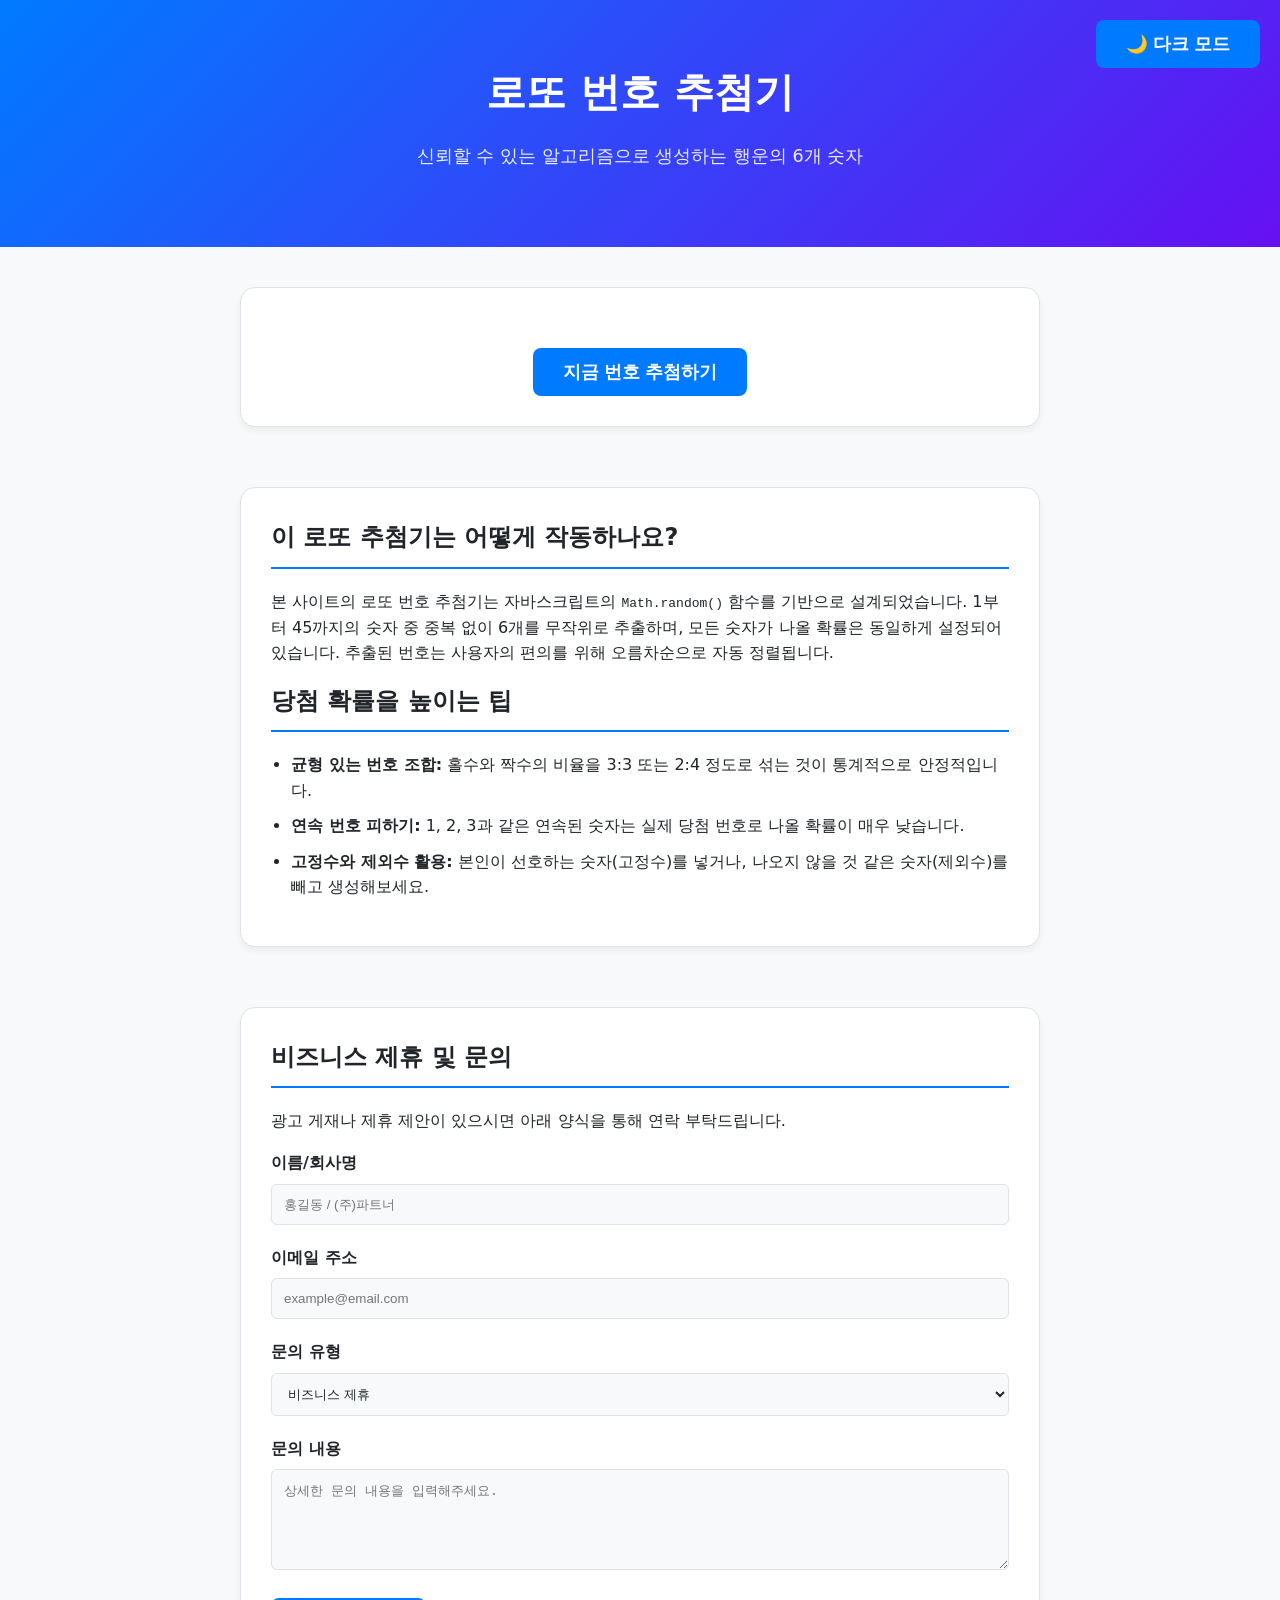
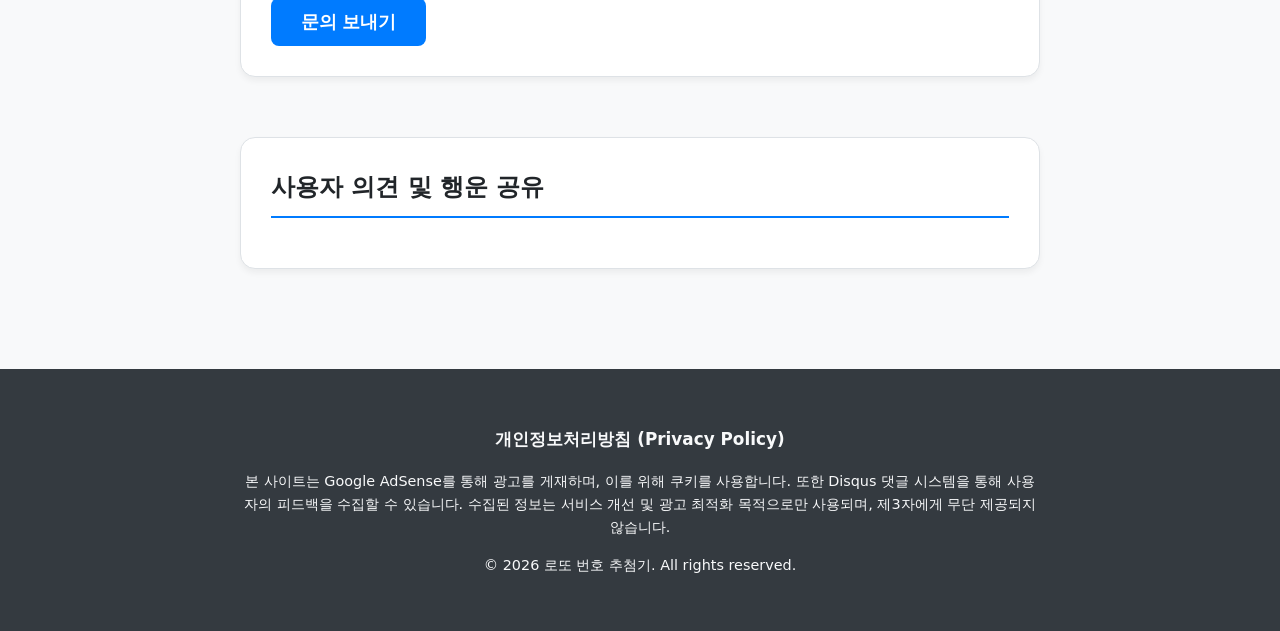
==== index.html @ 7cebc224 "optimize: improve site quality for AdSense approval based on guidelines" ====
<!doctype html>
<html lang="ko">
<head>
  <meta charset="UTF-8" />
  <meta name="viewport" content="width=device-width, initial-scale=1.0" />
  <meta name="google-adsense-account" content="ca-pub-1677053107217470">
  <meta name="description" content="신뢰할 수 있는 무작위 알고리즘 기반 로또 번호 추첨기입니다. 매주 행운의 번호를 확인하고 무료로 번호를 생성해보세요.">
  <meta name="keywords" content="로또번호추첨기, 로또 생성기, 무작위 번호, 로또 당첨번호, 행운의 번호">
  <title>로또 번호 추첨기 - 행운을 부르는 무작위 생성기</title>
  <script async src="https://pagead2.googlesyndication.com/pagead/js/adsbygoogle.js?client=ca-pub-1677053107217470" crossorigin="anonymous"></script>
  <link href='./style.css' rel='stylesheet'>
</head>
<body>
  <div class="theme-toggle">
    <button id="theme-button">🌙 다크 모드</button>
  </div>

  <header>
    <h1>로또 번호 추첨기</h1>
    <p class="subtitle">신뢰할 수 있는 알고리즘으로 생성하는 행운의 6개 숫자</p>
  </header>

  <main>
    <section class="generator-section">
      <div class="lotto-numbers"></div>
      <button id="draw-button">지금 번호 추첨하기</button>
    </section>

    <section class="info-content">
      <article>
        <h2>이 로또 추첨기는 어떻게 작동하나요?</h2>
        <p>본 사이트의 로또 번호 추첨기는 자바스크립트의 <code>Math.random()</code> 함수를 기반으로 설계되었습니다. 1부터 45까지의 숫자 중 중복 없이 6개를 무작위로 추출하며, 모든 숫자가 나올 확률은 동일하게 설정되어 있습니다. 추출된 번호는 사용자의 편의를 위해 오름차순으로 자동 정렬됩니다.</p>
      </article>

      <article>
        <h2>당첨 확률을 높이는 팁</h2>
        <ul>
          <li><strong>균형 있는 번호 조합:</strong> 홀수와 짝수의 비율을 3:3 또는 2:4 정도로 섞는 것이 통계적으로 안정적입니다.</li>
          <li><strong>연속 번호 피하기:</strong> 1, 2, 3과 같은 연속된 숫자는 실제 당첨 번호로 나올 확률이 매우 낮습니다.</li>
          <li><strong>고정수와 제외수 활용:</strong> 본인이 선호하는 숫자(고정수)를 넣거나, 나오지 않을 것 같은 숫자(제외수)를 빼고 생성해보세요.</li>
        </ul>
      </article>
    </section>

    <section class="contact-form">
      <h2>비즈니스 제휴 및 문의</h2>
      <p>광고 게재나 제휴 제안이 있으시면 아래 양식을 통해 연락 부탁드립니다.</p>
      <form action="https://formspree.io/f/xgonkerq" method="POST">
        <div class="form-group">
          <label for="name">이름/회사명</label>
          <input type="text" id="name" name="name" required placeholder="홍길동 / (주)파트너">
        </div>
        <div class="form-group">
          <label for="email">이메일 주소</label>
          <input type="email" id="email" name="_replyto" required placeholder="example@email.com">
        </div>
        <div class="form-group">
          <label for="category">문의 유형</label>
          <select id="category" name="category">
            <option value="partnership">비즈니스 제휴</option>
            <option value="advertisement">광고 문의</option>
            <option value="other">기타</option>
          </select>
        </div>
        <div class="form-group">
          <label for="message">문의 내용</label>
          <textarea id="message" name="message" rows="5" required placeholder="상세한 문의 내용을 입력해주세요."></textarea>
        </div>
        <button type="submit" class="submit-button">문의 보내기</button>
      </form>
    </section>

    <section class="comments-section">
      <h2>사용자 의견 및 행운 공유</h2>
      <div id="disqus_thread"></div>
    </section>
  </main>

  <footer>
    <div class="footer-content">
      <h3>개인정보처리방침 (Privacy Policy)</h3>
      <p>본 사이트는 Google AdSense를 통해 광고를 게재하며, 이를 위해 쿠키를 사용합니다. 또한 Disqus 댓글 시스템을 통해 사용자의 피드백을 수집할 수 있습니다. 수집된 정보는 서비스 개선 및 광고 최적화 목적으로만 사용되며, 제3자에게 무단 제공되지 않습니다.</p>
      <p>&copy; 2026 로또 번호 추첨기. All rights reserved.</p>
    </div>
  </footer>

  <script>
      (function() {
      var d = document, s = d.createElement('script');
      s.src = 'https://halftimegoall.disqus.com/embed.js';
      s.setAttribute('data-timestamp', +new Date());
      (d.head || d.body).appendChild(s);
      })();
  </script>
  <noscript>댓글을 보려면 자바스크립트를 활성화해주세요.</noscript>
  <script defer type="text/javascript" src="./main.js"></script>
</body>
</html>
---- style.css ----
:root {
  --bg-color: #f8f9fa;
  --text-color: #212529;
  --accent-color: #007bff;
  --card-bg: #ffffff;
  --border-color: #dee2e6;
  --button-bg: #007bff;
  --button-text: #ffffff;
  --footer-bg: #343a40;
  --footer-text: #f8f9fa;
}

[data-theme="dark"] {
  --bg-color: #121212;
  --text-color: #e9ecef;
  --accent-color: #375a7f;
  --card-bg: #1e1e1e;
  --border-color: #444444;
  --button-bg: #375a7f;
  --button-text: #ffffff;
  --footer-bg: #000000;
  --footer-text: #adb5bd;
}

body {
  font-family: 'Pretendard', -apple-system, BlinkMacSystemFont, system-ui, Roboto, sans-serif;
  line-height: 1.6;
  margin: 0;
  padding: 0;
  background-color: var(--bg-color);
  color: var(--text-color);
  transition: background-color 0.3s, color 0.3s;
}

header {
  text-align: center;
  padding: 60px 20px;
  background: linear-gradient(135deg, var(--accent-color), #6610f2);
  color: white;
}

header h1 {
  margin: 0;
  font-size: 2.5rem;
}

.subtitle {
  font-size: 1.1rem;
  opacity: 0.9;
}

main {
  max-width: 800px;
  margin: 0 auto;
  padding: 40px 20px;
}

section {
  margin-bottom: 60px;
  background-color: var(--card-bg);
  padding: 30px;
  border-radius: 15px;
  box-shadow: 0 4px 6px rgba(0,0,0,0.05);
  border: 1px solid var(--border-color);
}

.generator-section {
  text-align: center;
}

.lotto-numbers {
  display: flex;
  justify-content: center;
  gap: 15px;
  margin-bottom: 30px;
  flex-wrap: wrap;
}

.lotto-number {
  width: 50px;
  height: 50px;
  border-radius: 50%;
  background-color: var(--accent-color);
  color: white;
  display: flex;
  justify-content: center;
  align-items: center;
  font-size: 1.25rem;
  font-weight: bold;
  box-shadow: 0 2px 4px rgba(0,0,0,0.1);
}

button {
  padding: 12px 30px;
  font-size: 1.1rem;
  font-weight: bold;
  cursor: pointer;
  background-color: var(--button-bg);
  color: var(--button-text);
  border: none;
  border-radius: 8px;
  transition: transform 0.2s, opacity 0.2s;
}

button:hover {
  transform: translateY(-2px);
  opacity: 0.9;
}

.info-content h2, .contact-form h2, .comments-section h2 {
  margin-top: 0;
  border-bottom: 2px solid var(--accent-color);
  padding-bottom: 10px;
  margin-bottom: 20px;
}

ul {
  padding-left: 20px;
}

li {
  margin-bottom: 10px;
}

.form-group {
  margin-bottom: 20px;
}

.form-group label {
  display: block;
  margin-bottom: 8px;
  font-weight: bold;
}

.form-group input, .form-group select, .form-group textarea {
  width: 100%;
  padding: 12px;
  border: 1px solid var(--border-color);
  border-radius: 6px;
  background-color: var(--bg-color);
  color: var(--text-color);
  box-sizing: border-box;
}

footer {
  background-color: var(--footer-bg);
  color: var(--footer-text);
  padding: 40px 20px;
  text-align: center;
  font-size: 0.9rem;
}

.footer-content {
  max-width: 800px;
  margin: 0 auto;
}

.theme-toggle {
  position: fixed;
  top: 20px;
  right: 20px;
  z-index: 1000;
}

@media (max-width: 600px) {
  header h1 {
    font-size: 1.8rem;
  }
  .lotto-number {
    width: 40px;
    height: 40px;
    font-size: 1rem;
  }
}
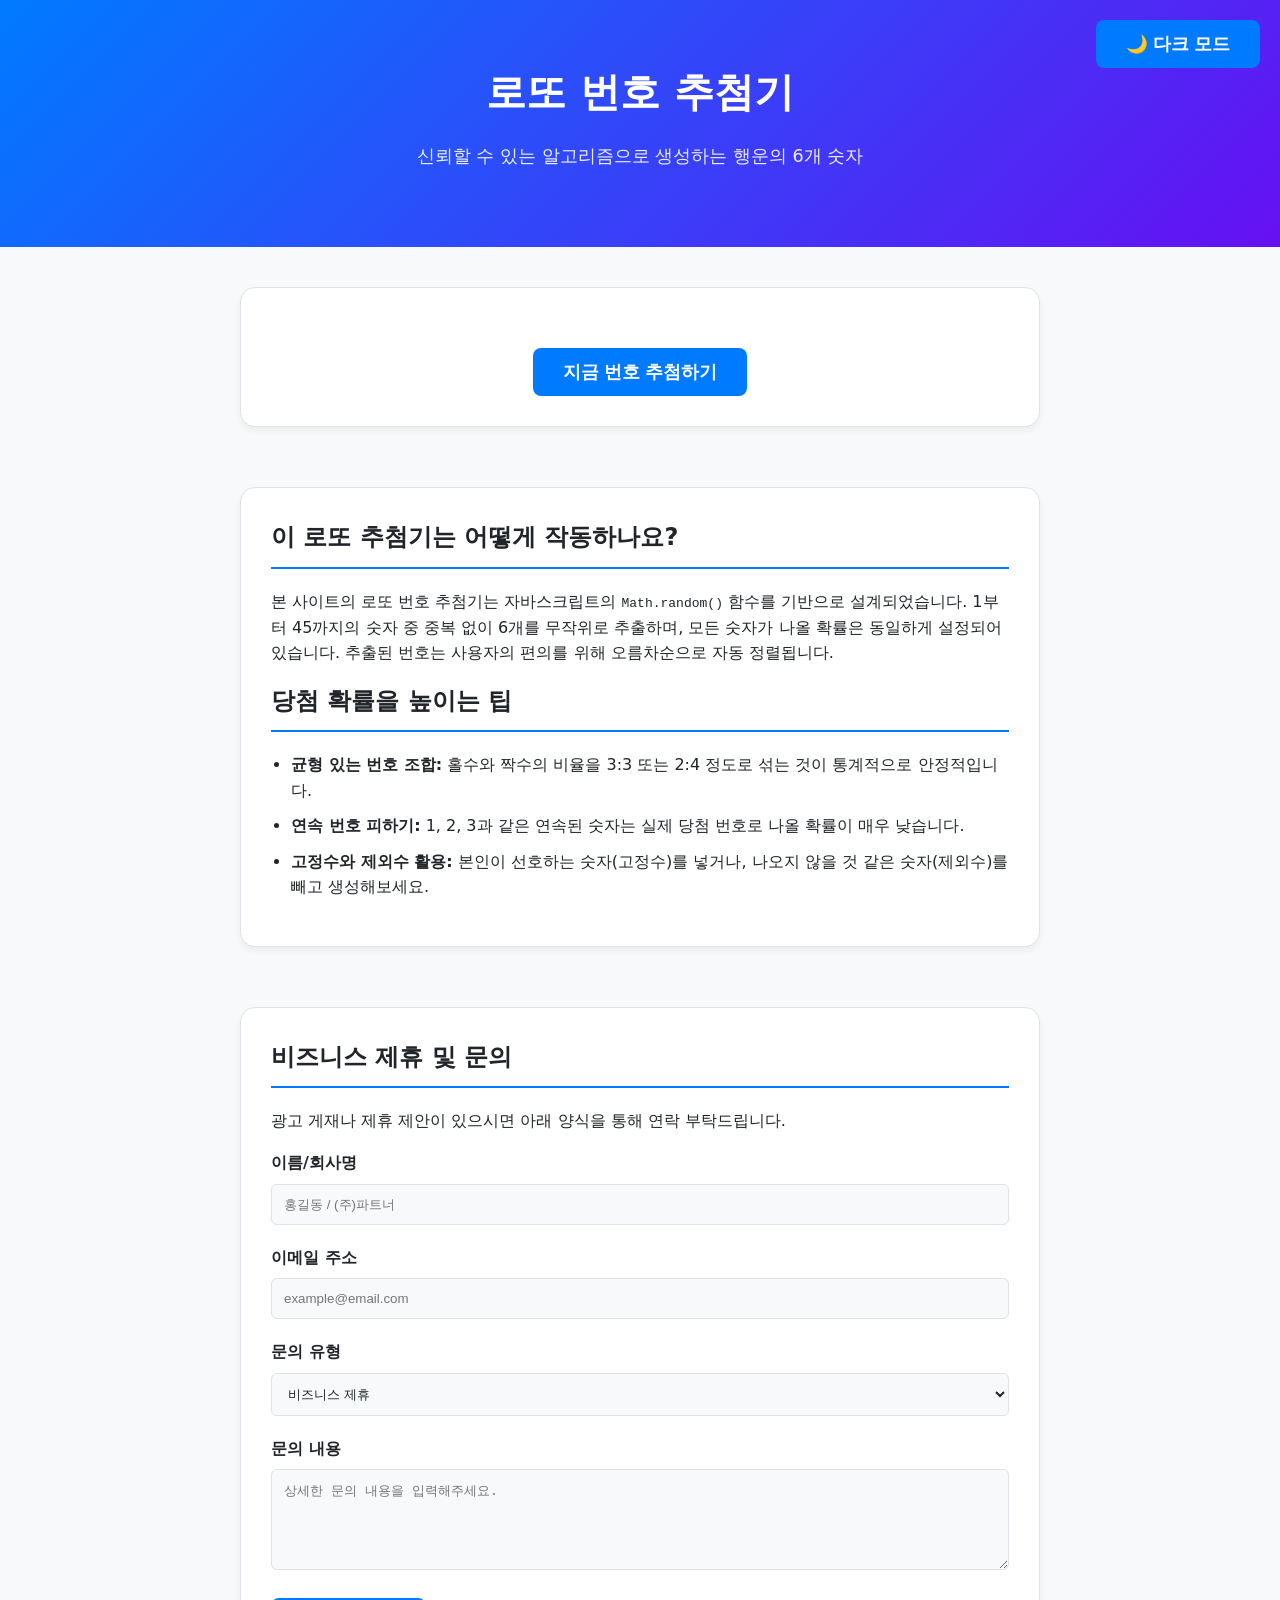
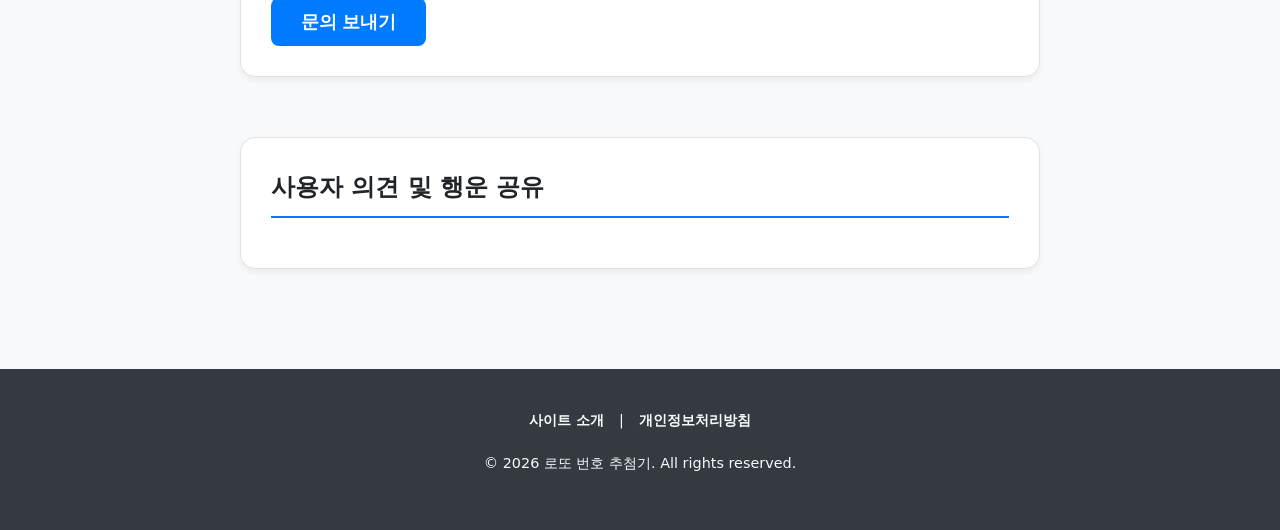
==== commit 3a66b8d4: "feat: add About and Privacy Policy pages with footer navigation" ====
--- a/index.html
+++ b/index.html
@@ -78,8 +78,10 @@
 
   <footer>
     <div class="footer-content">
-      <h3>개인정보처리방침 (Privacy Policy)</h3>
-      <p>본 사이트는 Google AdSense를 통해 광고를 게재하며, 이를 위해 쿠키를 사용합니다. 또한 Disqus 댓글 시스템을 통해 사용자의 피드백을 수집할 수 있습니다. 수집된 정보는 서비스 개선 및 광고 최적화 목적으로만 사용되며, 제3자에게 무단 제공되지 않습니다.</p>
+      <nav class="footer-nav">
+        <a href="./about.html">사이트 소개</a> | 
+        <a href="./privacy.html">개인정보처리방침</a>
+      </nav>
       <p>&copy; 2026 로또 번호 추첨기. All rights reserved.</p>
     </div>
   </footer>
--- a/style.css
+++ b/style.css
@@ -150,9 +150,31 @@
   font-size: 0.9rem;
 }
 
-.footer-content {
-  max-width: 800px;
-  margin: 0 auto;
+.footer-nav {
+  margin-bottom: 20px;
+}
+
+.footer-nav a {
+  color: var(--footer-text);
+  text-decoration: none;
+  margin: 0 10px;
+  font-weight: bold;
+}
+
+.footer-nav a:hover {
+  text-decoration: underline;
+}
+
+.back-link {
+  display: inline-block;
+  margin-top: 20px;
+  color: var(--accent-color);
+  text-decoration: none;
+  font-weight: bold;
+}
+
+.back-link:hover {
+  text-decoration: underline;
 }
 
 .theme-toggle {
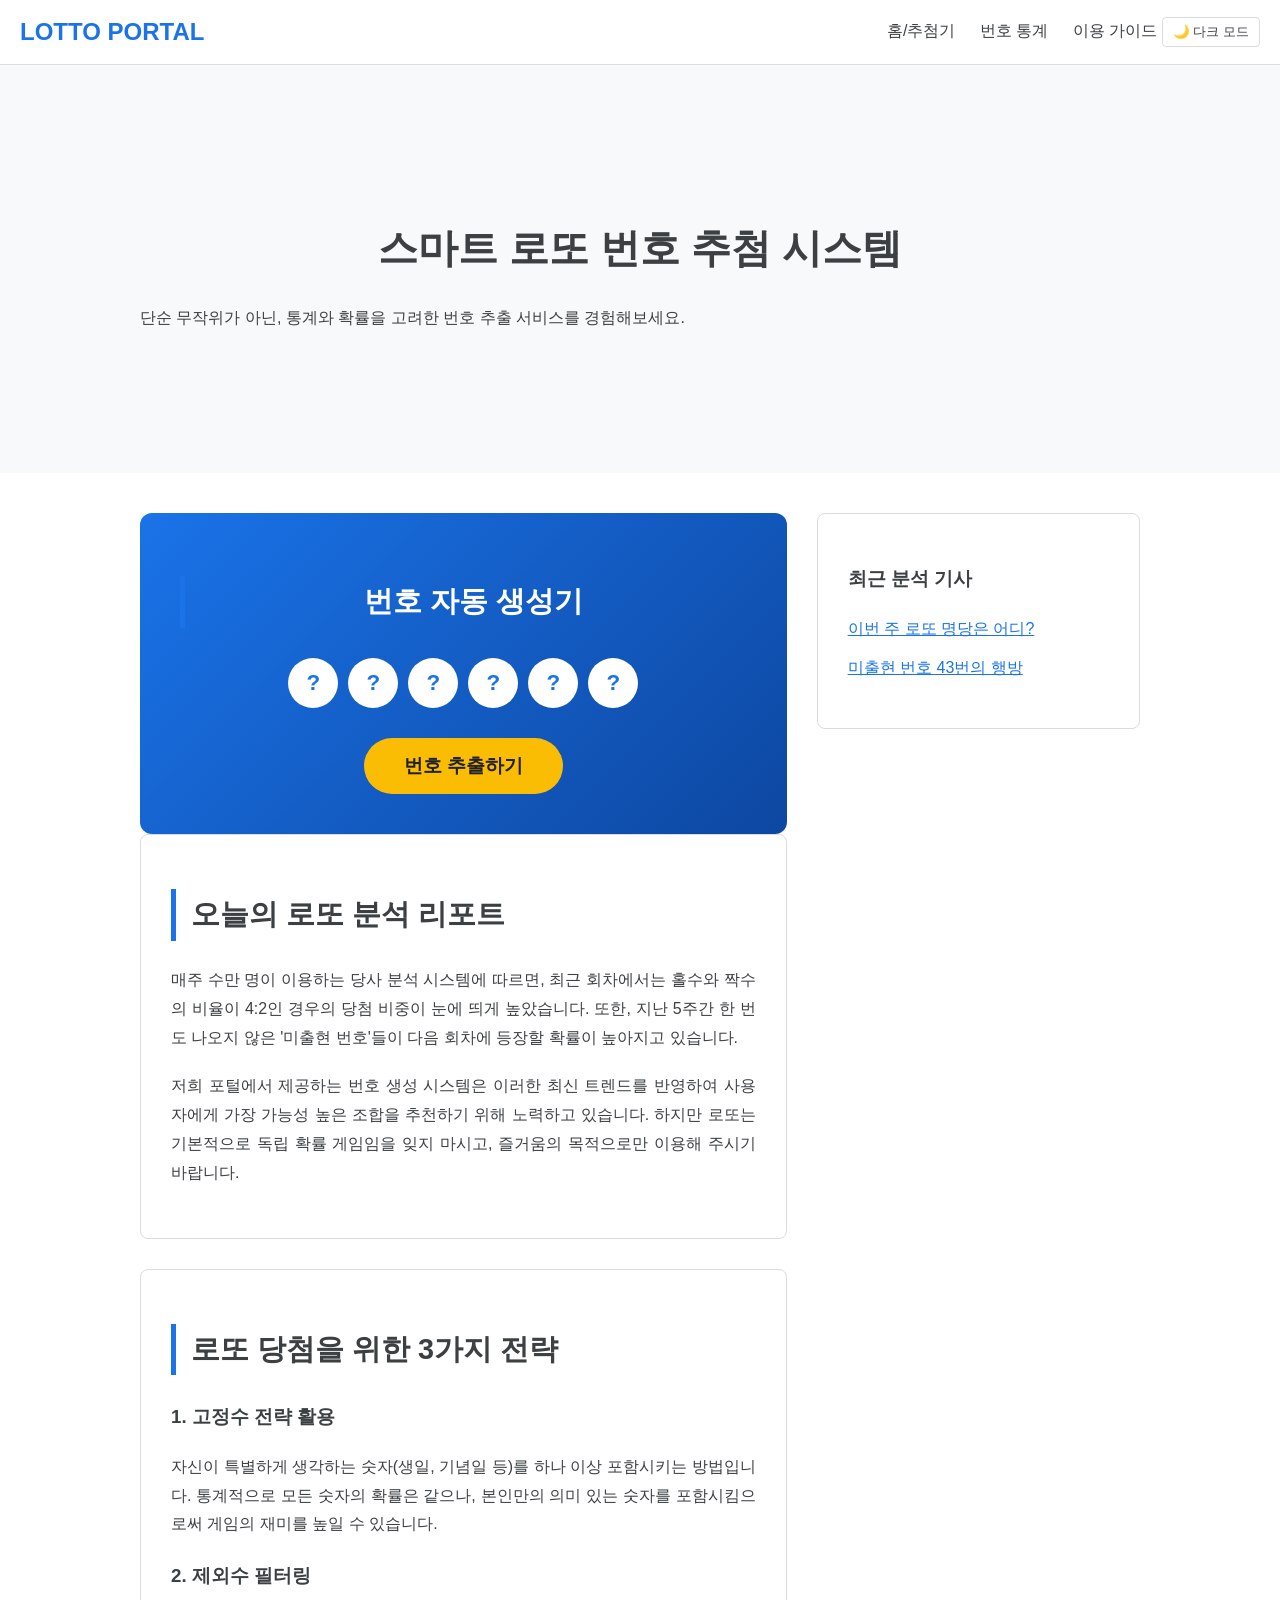
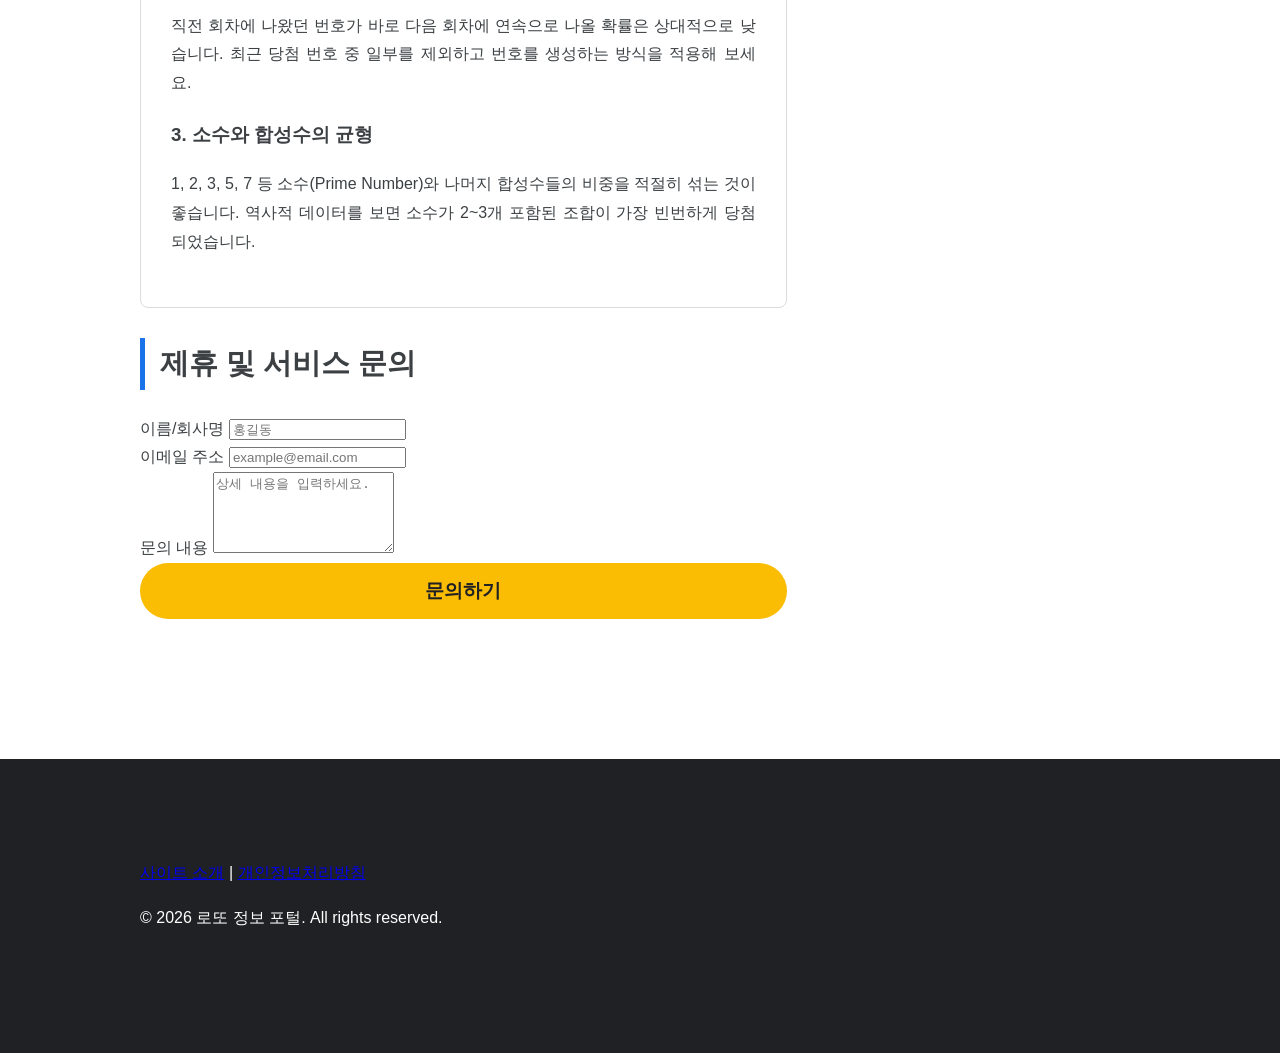
==== commit e2b69438: "fix: complete site overhaul to solve AdSense Low Value Content issue" ====
--- a/index.html
+++ b/index.html
@@ -4,97 +4,112 @@
   <meta charset="UTF-8" />
   <meta name="viewport" content="width=device-width, initial-scale=1.0" />
   <meta name="google-adsense-account" content="ca-pub-1677053107217470">
-  <meta name="description" content="신뢰할 수 있는 무작위 알고리즘 기반 로또 번호 추첨기입니다. 매주 행운의 번호를 확인하고 무료로 번호를 생성해보세요.">
-  <meta name="keywords" content="로또번호추첨기, 로또 생성기, 무작위 번호, 로또 당첨번호, 행운의 번호">
-  <title>로또 번호 추첨기 - 행운을 부르는 무작위 생성기</title>
+  <meta name="description" content="전문적인 로또 번호 추첨 및 데이터 분석 포털입니다. 최신 당첨 통계와 가이드를 확인하고 스마트하게 행운의 번호를 추출하세요.">
+  <meta name="keywords" content="로또번호추첨기, 로또분석, 로또통계, 로또1등비결, 로또당첨금세금">
+  <title>로또 정보 포털 - 스마트한 번호 추첨 및 당첨 분석</title>
+  <link href='./style.css' rel='stylesheet'>
   <script async src="https://pagead2.googlesyndication.com/pagead/js/adsbygoogle.js?client=ca-pub-1677053107217470" crossorigin="anonymous"></script>
-  <link href='./style.css' rel='stylesheet'>
 </head>
 <body>
-  <div class="theme-toggle">
-    <button id="theme-button">🌙 다크 모드</button>
-  </div>
+  <nav>
+    <a href="./index.html" class="nav-logo">LOTTO PORTAL</a>
+    <div class="nav-links">
+      <a href="./index.html">홈/추첨기</a>
+      <a href="./stats.html">번호 통계</a>
+      <a href="./guides.html">이용 가이드</a>
+      <button id="theme-button" class="theme-toggle">🌙 다크 모드</button>
+    </div>
+  </nav>
 
-  <header>
-    <h1>로또 번호 추첨기</h1>
-    <p class="subtitle">신뢰할 수 있는 알고리즘으로 생성하는 행운의 6개 숫자</p>
+  <header class="hero">
+    <div class="container">
+      <h1>스마트 로또 번호 추첨 시스템</h1>
+      <p>단순 무작위가 아닌, 통계와 확률을 고려한 번호 추출 서비스를 경험해보세요.</p>
+    </div>
   </header>
 
-  <main>
-    <section class="generator-section">
-      <div class="lotto-numbers"></div>
-      <button id="draw-button">지금 번호 추첨하기</button>
-    </section>
+  <main class="container">
+    <div class="grid">
+      <div class="content-area">
+        <!-- 추첨기 도구 영역 -->
+        <section class="generator-box">
+          <h2>번호 자동 생성기</h2>
+          <div class="lotto-numbers">
+            <div class="lotto-number">?</div>
+            <div class="lotto-number">?</div>
+            <div class="lotto-number">?</div>
+            <div class="lotto-number">?</div>
+            <div class="lotto-number">?</div>
+            <div class="lotto-number">?</div>
+          </div>
+          <button id="draw-button" class="btn-primary">번호 추출하기</button>
+        </section>
 
-    <section class="info-content">
-      <article>
-        <h2>이 로또 추첨기는 어떻게 작동하나요?</h2>
-        <p>본 사이트의 로또 번호 추첨기는 자바스크립트의 <code>Math.random()</code> 함수를 기반으로 설계되었습니다. 1부터 45까지의 숫자 중 중복 없이 6개를 무작위로 추출하며, 모든 숫자가 나올 확률은 동일하게 설정되어 있습니다. 추출된 번호는 사용자의 편의를 위해 오름차순으로 자동 정렬됩니다.</p>
-      </article>
+        <section class="card">
+          <h2>오늘의 로또 분석 리포트</h2>
+          <p>매주 수만 명이 이용하는 당사 분석 시스템에 따르면, 최근 회차에서는 홀수와 짝수의 비율이 4:2인 경우의 당첨 비중이 눈에 띄게 높았습니다. 또한, 지난 5주간 한 번도 나오지 않은 '미출현 번호'들이 다음 회차에 등장할 확률이 높아지고 있습니다.</p>
+          <p>저희 포털에서 제공하는 번호 생성 시스템은 이러한 최신 트렌드를 반영하여 사용자에게 가장 가능성 높은 조합을 추천하기 위해 노력하고 있습니다. 하지만 로또는 기본적으로 독립 확률 게임임을 잊지 마시고, 즐거움의 목적으로만 이용해 주시기 바랍니다.</p>
+        </section>
 
-      <article>
-        <h2>당첨 확률을 높이는 팁</h2>
-        <ul>
-          <li><strong>균형 있는 번호 조합:</strong> 홀수와 짝수의 비율을 3:3 또는 2:4 정도로 섞는 것이 통계적으로 안정적입니다.</li>
-          <li><strong>연속 번호 피하기:</strong> 1, 2, 3과 같은 연속된 숫자는 실제 당첨 번호로 나올 확률이 매우 낮습니다.</li>
-          <li><strong>고정수와 제외수 활용:</strong> 본인이 선호하는 숫자(고정수)를 넣거나, 나오지 않을 것 같은 숫자(제외수)를 빼고 생성해보세요.</li>
-        </ul>
-      </article>
-    </section>
+        <section class="card">
+          <h2>로또 당첨을 위한 3가지 전략</h2>
+          <article>
+            <h3>1. 고정수 전략 활용</h3>
+            <p>자신이 특별하게 생각하는 숫자(생일, 기념일 등)를 하나 이상 포함시키는 방법입니다. 통계적으로 모든 숫자의 확률은 같으나, 본인만의 의미 있는 숫자를 포함시킴으로써 게임의 재미를 높일 수 있습니다.</p>
+          </article>
+          <article>
+            <h3>2. 제외수 필터링</h3>
+            <p>직전 회차에 나왔던 번호가 바로 다음 회차에 연속으로 나올 확률은 상대적으로 낮습니다. 최근 당첨 번호 중 일부를 제외하고 번호를 생성하는 방식을 적용해 보세요.</p>
+          </article>
+          <article>
+            <h3>3. 소수와 합성수의 균형</h3>
+            <p>1, 2, 3, 5, 7 등 소수(Prime Number)와 나머지 합성수들의 비중을 적절히 섞는 것이 좋습니다. 역사적 데이터를 보면 소수가 2~3개 포함된 조합이 가장 빈번하게 당첨되었습니다.</p>
+          </article>
+        </section>
 
-    <section class="contact-form">
-      <h2>비즈니스 제휴 및 문의</h2>
-      <p>광고 게재나 제휴 제안이 있으시면 아래 양식을 통해 연락 부탁드립니다.</p>
-      <form action="https://formspree.io/f/xgonkerq" method="POST">
-        <div class="form-group">
-          <label for="name">이름/회사명</label>
-          <input type="text" id="name" name="name" required placeholder="홍길동 / (주)파트너">
-        </div>
-        <div class="form-group">
-          <label for="email">이메일 주소</label>
-          <input type="email" id="email" name="_replyto" required placeholder="example@email.com">
-        </div>
-        <div class="form-group">
-          <label for="category">문의 유형</label>
-          <select id="category" name="category">
-            <option value="partnership">비즈니스 제휴</option>
-            <option value="advertisement">광고 문의</option>
-            <option value="other">기타</option>
-          </select>
-        </div>
-        <div class="form-group">
-          <label for="message">문의 내용</label>
-          <textarea id="message" name="message" rows="5" required placeholder="상세한 문의 내용을 입력해주세요."></textarea>
-        </div>
-        <button type="submit" class="submit-button">문의 보내기</button>
-      </form>
-    </section>
+        <section class="contact-form">
+          <h2>제휴 및 서비스 문의</h2>
+          <form action="https://formspree.io/f/xgonkerq" method="POST">
+            <div class="form-group">
+              <label for="name">이름/회사명</label>
+              <input type="text" id="name" name="name" required placeholder="홍길동">
+            </div>
+            <div class="form-group">
+              <label for="email">이메일 주소</label>
+              <input type="email" id="email" name="_replyto" required placeholder="example@email.com">
+            </div>
+            <div class="form-group">
+              <label for="message">문의 내용</label>
+              <textarea id="message" name="message" rows="5" required placeholder="상세 내용을 입력하세요."></textarea>
+            </div>
+            <button type="submit" class="btn-primary" style="width: 100%;">문의하기</button>
+          </form>
+        </section>
+      </div>
 
-    <section class="comments-section">
-      <h2>사용자 의견 및 행운 공유</h2>
-      <div id="disqus_thread"></div>
-    </section>
+      <aside class="sidebar">
+        <section class="card">
+          <h3>최근 분석 기사</h3>
+          <ul style="list-style: none; padding: 0;">
+            <li style="margin-bottom: 10px;"><a href="./guides.html" style="color: var(--secondary-color);">이번 주 로또 명당은 어디?</a></li>
+            <li style="margin-bottom: 10px;"><a href="./stats.html" style="color: var(--secondary-color);">미출현 번호 43번의 행방</a></li>
+          </ul>
+        </section>
+        <div id="disqus_thread"></div>
+      </aside>
+    </div>
   </main>
 
   <footer>
-    <div class="footer-content">
-      <nav class="footer-nav">
+    <div class="container">
+      <div class="footer-nav">
         <a href="./about.html">사이트 소개</a> | 
         <a href="./privacy.html">개인정보처리방침</a>
-      </nav>
-      <p>&copy; 2026 로또 번호 추첨기. All rights reserved.</p>
+      </div>
+      <p>&copy; 2026 로또 정보 포털. All rights reserved.</p>
     </div>
   </footer>
 
-  <script>
-      (function() {
-      var d = document, s = d.createElement('script');
-      s.src = 'https://halftimegoall.disqus.com/embed.js';
-      s.setAttribute('data-timestamp', +new Date());
-      (d.head || d.body).appendChild(s);
-      })();
-  </script>
-  <noscript>댓글을 보려면 자바스크립트를 활성화해주세요.</noscript>
-  <script defer type="text/javascript" src="./main.js"></script>
+  <script defer src="./main.js"></script>
 </body>
 </html>
--- a/style.css
+++ b/style.css
@@ -1,78 +1,117 @@
 :root {
-  --bg-color: #f8f9fa;
-  --text-color: #212529;
-  --accent-color: #007bff;
-  --card-bg: #ffffff;
-  --border-color: #dee2e6;
-  --button-bg: #007bff;
-  --button-text: #ffffff;
-  --footer-bg: #343a40;
-  --footer-text: #f8f9fa;
+  --primary-color: #202124;
+  --secondary-color: #1a73e8;
+  --accent-color: #fbbc04;
+  --text-main: #3c4043;
+  --text-sub: #70757a;
+  --bg-light: #ffffff;
+  --bg-gray: #f8f9fa;
+  --border-color: #dadce0;
 }
 
 [data-theme="dark"] {
-  --bg-color: #121212;
-  --text-color: #e9ecef;
-  --accent-color: #375a7f;
-  --card-bg: #1e1e1e;
-  --border-color: #444444;
-  --button-bg: #375a7f;
-  --button-text: #ffffff;
-  --footer-bg: #000000;
-  --footer-text: #adb5bd;
+  --primary-color: #e8eaed;
+  --secondary-color: #8ab4f8;
+  --accent-color: #fdd663;
+  --text-main: #e8eaed;
+  --text-sub: #9aa0a6;
+  --bg-light: #202124;
+  --bg-gray: #303134;
+  --border-color: #3c4043;
 }
 
 body {
-  font-family: 'Pretendard', -apple-system, BlinkMacSystemFont, system-ui, Roboto, sans-serif;
-  line-height: 1.6;
+  font-family: 'Noto Sans KR', sans-serif;
+  line-height: 1.8;
   margin: 0;
-  padding: 0;
-  background-color: var(--bg-color);
-  color: var(--text-color);
-  transition: background-color 0.3s, color 0.3s;
+  color: var(--text-main);
+  background-color: var(--bg-light);
+  transition: all 0.3s;
 }
 
-header {
-  text-align: center;
-  padding: 60px 20px;
-  background: linear-gradient(135deg, var(--accent-color), #6610f2);
-  color: white;
+/* Navigation */
+nav {
+  background-color: var(--bg-light);
+  border-bottom: 1px solid var(--border-color);
+  padding: 0 20px;
+  position: sticky;
+  top: 0;
+  z-index: 1000;
+  display: flex;
+  justify-content: space-between;
+  align-items: center;
+  height: 64px;
 }
 
-header h1 {
-  margin: 0;
-  font-size: 2.5rem;
+.nav-logo {
+  font-weight: bold;
+  font-size: 1.5rem;
+  color: var(--secondary-color);
+  text-decoration: none;
 }
 
-.subtitle {
-  font-size: 1.1rem;
-  opacity: 0.9;
+.nav-links a {
+  margin-left: 20px;
+  text-decoration: none;
+  color: var(--text-main);
+  font-weight: 500;
 }
 
-main {
-  max-width: 800px;
+.nav-links a:hover {
+  color: var(--secondary-color);
+}
+
+/* Header */
+header.hero {
+  text-align: center;
+  padding: 80px 20px;
+  background-color: var(--bg-gray);
+}
+
+.hero h1 {
+  font-size: 2.5rem;
+  margin-bottom: 20px;
+}
+
+/* Layout */
+.container {
+  max-width: 1000px;
   margin: 0 auto;
   padding: 40px 20px;
 }
 
-section {
-  margin-bottom: 60px;
-  background-color: var(--card-bg);
-  padding: 30px;
-  border-radius: 15px;
-  box-shadow: 0 4px 6px rgba(0,0,0,0.05);
-  border: 1px solid var(--border-color);
+.grid {
+  display: grid;
+  grid-template-columns: 2fr 1fr;
+  gap: 30px;
 }
 
-.generator-section {
+@media (max-width: 768px) {
+  .grid { grid-template-columns: 1fr; }
+}
+
+/* Components */
+section.card {
+  background: var(--bg-light);
+  border: 1px solid var(--border-color);
+  border-radius: 8px;
+  padding: 30px;
+  margin-bottom: 30px;
+}
+
+.generator-box {
   text-align: center;
+  padding: 40px;
+  background: linear-gradient(135deg, #1a73e8 0%, #0d47a1 100%);
+  color: white;
+  border-radius: 12px;
 }
 
 .lotto-numbers {
   display: flex;
   justify-content: center;
-  gap: 15px;
-  margin-bottom: 30px;
+  gap: 10px;
+  margin: 30px 0;
   flex-wrap: wrap;
 }
 
@@ -80,117 +119,67 @@
   width: 50px;
   height: 50px;
   border-radius: 50%;
-  background-color: var(--accent-color);
-  color: white;
+  background: white;
+  color: #1a73e8;
   display: flex;
   justify-content: center;
   align-items: center;
-  font-size: 1.25rem;
-  font-weight: bold;
-  box-shadow: 0 2px 4px rgba(0,0,0,0.1);
-}
-
-button {
-  padding: 12px 30px;
-  font-size: 1.1rem;
-  font-weight: bold;
-  cursor: pointer;
-  background-color: var(--button-bg);
-  color: var(--button-text);
-  border: none;
-  border-radius: 8px;
-  transition: transform 0.2s, opacity 0.2s;
-}
-
-button:hover {
-  transform: translateY(-2px);
-  opacity: 0.9;
-}
-
-.info-content h2, .contact-form h2, .comments-section h2 {
-  margin-top: 0;
-  border-bottom: 2px solid var(--accent-color);
-  padding-bottom: 10px;
-  margin-bottom: 20px;
-}
-
-ul {
-  padding-left: 20px;
-}
-
-li {
-  margin-bottom: 10px;
-}
-
-.form-group {
-  margin-bottom: 20px;
-}
-
-.form-group label {
-  display: block;
-  margin-bottom: 8px;
+  font-size: 1.4rem;
   font-weight: bold;
 }
 
-.form-group input, .form-group select, .form-group textarea {
+.btn-primary {
+  background-color: var(--accent-color);
+  color: #202124;
+  border: none;
+  padding: 15px 40px;
+  font-size: 1.2rem;
+  font-weight: bold;
+  border-radius: 30px;
+  cursor: pointer;
+}
+
+/* Typography */
+h2 {
+  font-size: 1.8rem;
+  border-left: 5px solid var(--secondary-color);
+  padding-left: 15px;
+  margin-bottom: 25px;
+}
+
+p {
+  margin-bottom: 20px;
+  text-align: justify;
+}
+
+.stats-table {
   width: 100%;
+  border-collapse: collapse;
+  margin-top: 20px;
+}
+
+.stats-table th, .stats-table td {
+  border: 1px solid var(--border-color);
   padding: 12px;
-  border: 1px solid var(--border-color);
-  border-radius: 6px;
-  background-color: var(--bg-color);
-  color: var(--text-color);
-  box-sizing: border-box;
+  text-align: center;
+}
+
+.stats-table th {
+  background-color: var(--bg-gray);
 }
 
 footer {
-  background-color: var(--footer-bg);
-  color: var(--footer-text);
-  padding: 40px 20px;
-  text-align: center;
-  font-size: 0.9rem;
-}
-
-.footer-nav {
-  margin-bottom: 20px;
-}
-
-.footer-nav a {
-  color: var(--footer-text);
-  text-decoration: none;
-  margin: 0 10px;
-  font-weight: bold;
-}
-
-.footer-nav a:hover {
-  text-decoration: underline;
-}
-
-.back-link {
-  display: inline-block;
-  margin-top: 20px;
-  color: var(--accent-color);
-  text-decoration: none;
-  font-weight: bold;
-}
-
-.back-link:hover {
-  text-decoration: underline;
+  background: var(--primary-color);
+  color: white;
+  padding: 60px 20px;
+  margin-top: 100px;
 }
 
 .theme-toggle {
-  position: fixed;
-  top: 20px;
-  right: 20px;
-  z-index: 1000;
+  cursor: pointer;
+  padding: 5px 10px;
+  border: 1px solid var(--border-color);
+  border-radius: 4px;
+  background: none;
+  color: inherit;
 }
-
-@media (max-width: 600px) {
-  header h1 {
-    font-size: 1.8rem;
-  }
-  .lotto-number {
-    width: 40px;
-    height: 40px;
-    font-size: 1rem;
-  }
-}
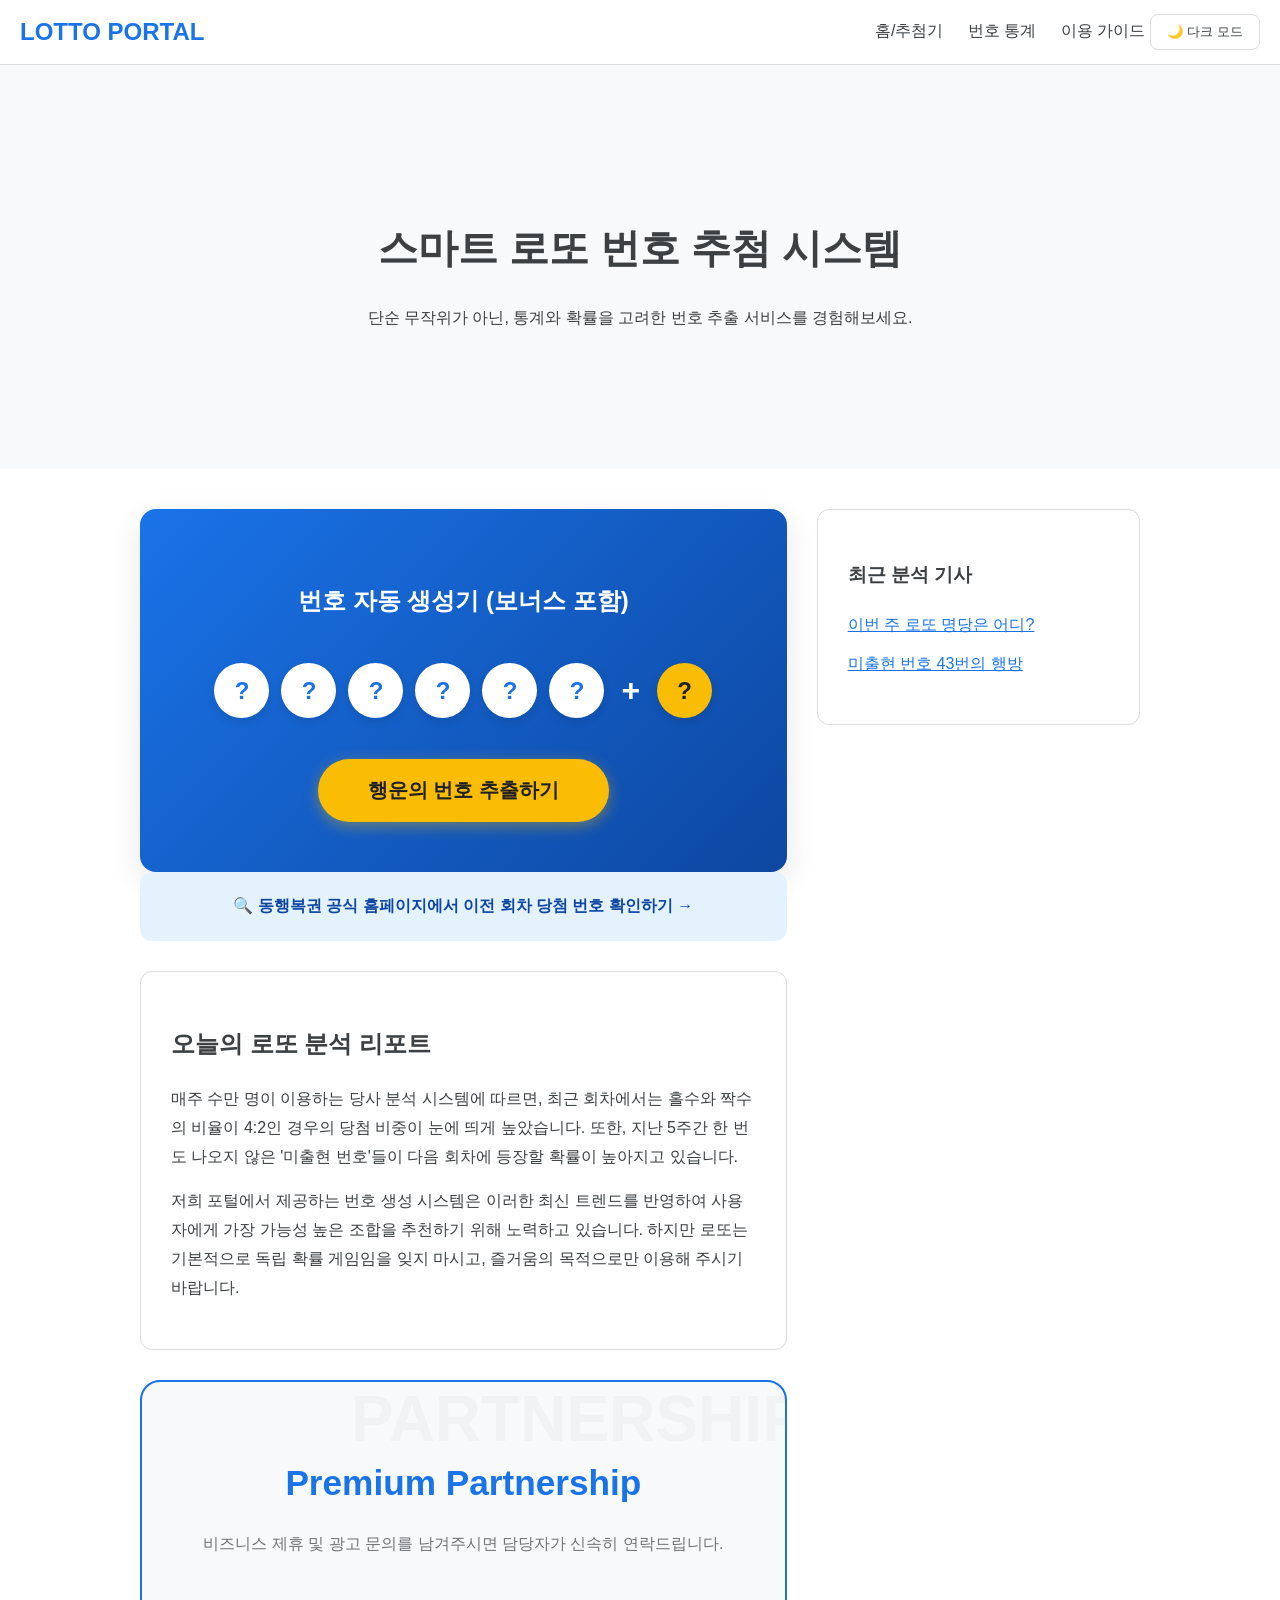
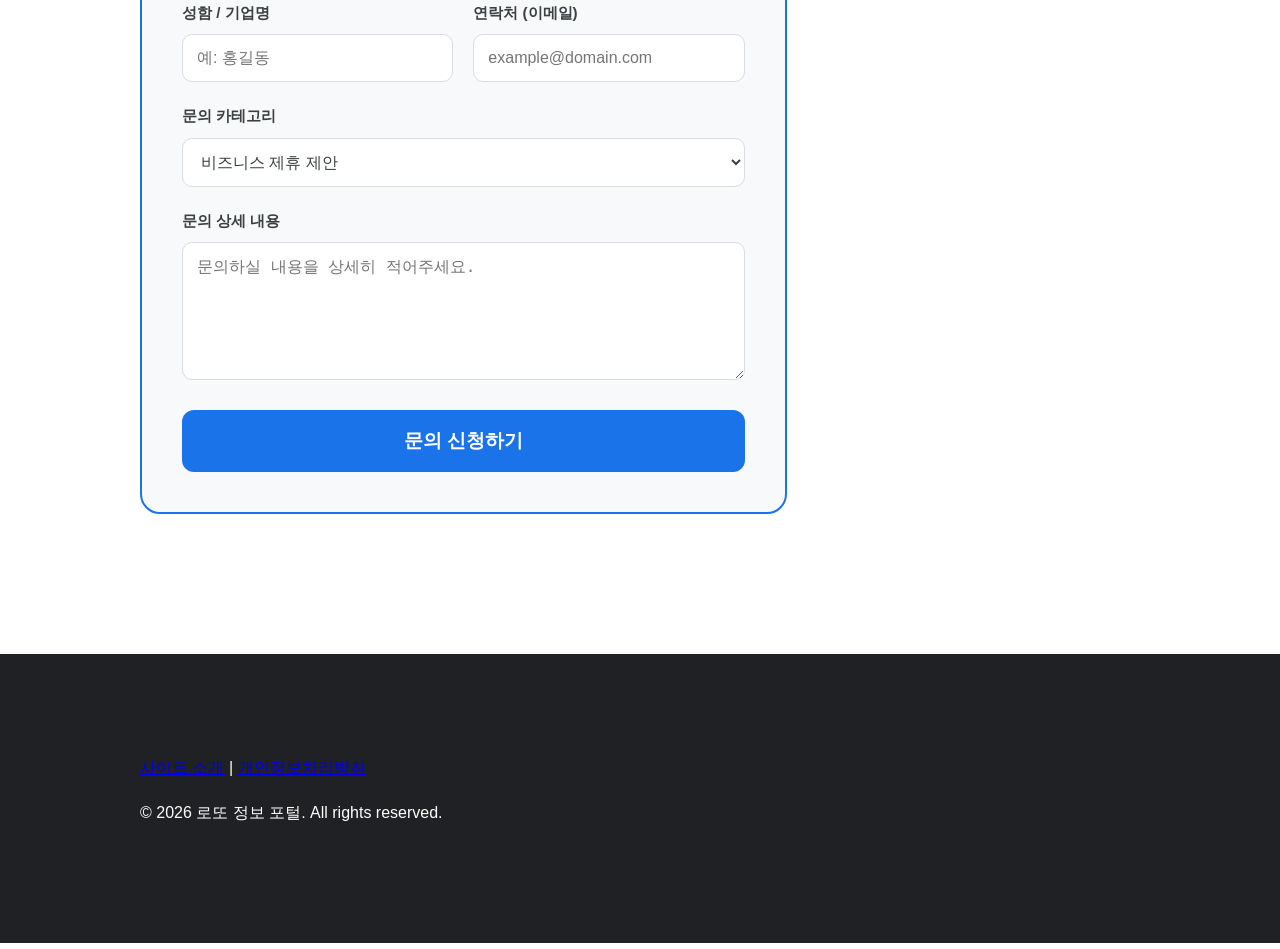
==== commit 12d10da6: "feat: upgrade lotto generator with bonus number and premium partnership UI" ====
--- a/index.html
+++ b/index.html
@@ -4,8 +4,8 @@
   <meta charset="UTF-8" />
   <meta name="viewport" content="width=device-width, initial-scale=1.0" />
   <meta name="google-adsense-account" content="ca-pub-1677053107217470">
-  <meta name="description" content="전문적인 로또 번호 추첨 및 데이터 분석 포털입니다. 최신 당첨 통계와 가이드를 확인하고 스마트하게 행운의 번호를 추출하세요.">
-  <meta name="keywords" content="로또번호추첨기, 로또분석, 로또통계, 로또1등비결, 로또당첨금세금">
+  <meta name="description" content="전문적인 로또 번호 추첨 및 데이터 분석 포털입니다. 보너스 번호 포함 추첨 기능과 최신 당첨 통계를 확인하세요.">
+  <meta name="keywords" content="로또번호추첨기, 로또분석, 로또통계, 동행복권, 로또당첨번호조회">
   <title>로또 정보 포털 - 스마트한 번호 추첨 및 당첨 분석</title>
   <link href='./style.css' rel='stylesheet'>
   <script async src="https://pagead2.googlesyndication.com/pagead/js/adsbygoogle.js?client=ca-pub-1677053107217470" crossorigin="anonymous"></script>
@@ -33,7 +33,7 @@
       <div class="content-area">
         <!-- 추첨기 도구 영역 -->
         <section class="generator-box">
-          <h2>번호 자동 생성기</h2>
+          <h2>번호 자동 생성기 (보너스 포함)</h2>
           <div class="lotto-numbers">
             <div class="lotto-number">?</div>
             <div class="lotto-number">?</div>
@@ -41,8 +41,17 @@
             <div class="lotto-number">?</div>
             <div class="lotto-number">?</div>
             <div class="lotto-number">?</div>
+            <div class="plus-sign">+</div>
+            <div class="lotto-number bonus">?</div>
           </div>
-          <button id="draw-button" class="btn-primary">번호 추출하기</button>
+          <button id="draw-button" class="btn-primary">행운의 번호 추출하기</button>
+        </section>
+
+        <!-- 공식 결과 링크 카드 -->
+        <section class="external-link-card" style="margin-bottom: 30px;">
+          <a href="https://www.dhlottery.co.kr/lt645/result" target="_blank" rel="noopener noreferrer">
+            🔍 동행복권 공식 홈페이지에서 이전 회차 당첨 번호 확인하기 →
+          </a>
         </section>
 
         <section class="card">
@@ -51,38 +60,35 @@
           <p>저희 포털에서 제공하는 번호 생성 시스템은 이러한 최신 트렌드를 반영하여 사용자에게 가장 가능성 높은 조합을 추천하기 위해 노력하고 있습니다. 하지만 로또는 기본적으로 독립 확률 게임임을 잊지 마시고, 즐거움의 목적으로만 이용해 주시기 바랍니다.</p>
         </section>
 
-        <section class="card">
-          <h2>로또 당첨을 위한 3가지 전략</h2>
-          <article>
-            <h3>1. 고정수 전략 활용</h3>
-            <p>자신이 특별하게 생각하는 숫자(생일, 기념일 등)를 하나 이상 포함시키는 방법입니다. 통계적으로 모든 숫자의 확률은 같으나, 본인만의 의미 있는 숫자를 포함시킴으로써 게임의 재미를 높일 수 있습니다.</p>
-          </article>
-          <article>
-            <h3>2. 제외수 필터링</h3>
-            <p>직전 회차에 나왔던 번호가 바로 다음 회차에 연속으로 나올 확률은 상대적으로 낮습니다. 최근 당첨 번호 중 일부를 제외하고 번호를 생성하는 방식을 적용해 보세요.</p>
-          </article>
-          <article>
-            <h3>3. 소수와 합성수의 균형</h3>
-            <p>1, 2, 3, 5, 7 등 소수(Prime Number)와 나머지 합성수들의 비중을 적절히 섞는 것이 좋습니다. 역사적 데이터를 보면 소수가 2~3개 포함된 조합이 가장 빈번하게 당첨되었습니다.</p>
-          </article>
-        </section>
-
-        <section class="contact-form">
-          <h2>제휴 및 서비스 문의</h2>
+        <!-- 프리미엄 제휴 문의 섹션 -->
+        <section class="premium-form-section">
+          <h2>Premium Partnership</h2>
+          <p class="form-desc">비즈니스 제휴 및 광고 문의를 남겨주시면 담당자가 신속히 연락드립니다.</p>
           <form action="https://formspree.io/f/xgonkerq" method="POST">
-            <div class="form-group">
-              <label for="name">이름/회사명</label>
-              <input type="text" id="name" name="name" required placeholder="홍길동">
+            <div class="form-row">
+              <div class="form-group">
+                <label for="name">성함 / 기업명</label>
+                <input type="text" id="name" name="name" required placeholder="예: 홍길동">
+              </div>
+              <div class="form-group">
+                <label for="email">연락처 (이메일)</label>
+                <input type="email" id="email" name="_replyto" required placeholder="example@domain.com">
+              </div>
+            </div>
+            <div class="form-group" style="margin-bottom: 20px;">
+              <label for="category">문의 카테고리</label>
+              <select id="category" name="category">
+                <option value="partnership">비즈니스 제휴 제안</option>
+                <option value="advertisement">광고 게재 문의</option>
+                <option value="api">데이터 API 이용 문의</option>
+                <option value="other">기타 문의</option>
+              </select>
             </div>
             <div class="form-group">
-              <label for="email">이메일 주소</label>
-              <input type="email" id="email" name="_replyto" required placeholder="example@email.com">
+              <label for="message">문의 상세 내용</label>
+              <textarea id="message" name="message" rows="6" required placeholder="문의하실 내용을 상세히 적어주세요."></textarea>
             </div>
-            <div class="form-group">
-              <label for="message">문의 내용</label>
-              <textarea id="message" name="message" rows="5" required placeholder="상세 내용을 입력하세요."></textarea>
-            </div>
-            <button type="submit" class="btn-primary" style="width: 100%;">문의하기</button>
+            <button type="submit" class="btn-submit">문의 신청하기</button>
           </form>
         </section>
       </div>
--- a/style.css
+++ b/style.css
@@ -7,6 +7,7 @@
   --bg-light: #ffffff;
   --bg-gray: #f8f9fa;
   --border-color: #dadce0;
+  --premium-shadow: 0 10px 30px rgba(0,0,0,0.1);
 }
 
 [data-theme="dark"] {
@@ -18,6 +19,7 @@
   --bg-light: #202124;
   --bg-gray: #303134;
   --border-color: #3c4043;
+  --premium-shadow: 0 10px 30px rgba(0,0,0,0.3);
 }
 
 body {
@@ -90,82 +92,188 @@
   .grid { grid-template-columns: 1fr; }
 }
 
-/* Components */
+/* Generator Styling */
 section.card {
   background: var(--bg-light);
   border: 1px solid var(--border-color);
-  border-radius: 8px;
+  border-radius: 12px;
   padding: 30px;
   margin-bottom: 30px;
 }
 
 .generator-box {
   text-align: center;
-  padding: 40px;
+  padding: 50px 30px;
   background: linear-gradient(135deg, #1a73e8 0%, #0d47a1 100%);
   color: white;
-  border-radius: 12px;
+  border-radius: 16px;
+  box-shadow: var(--premium-shadow);
 }
 
 .lotto-numbers {
   display: flex;
   justify-content: center;
-  gap: 10px;
-  margin: 30px 0;
+  align-items: center;
+  gap: 12px;
+  margin: 40px 0;
   flex-wrap: wrap;
 }
 
 .lotto-number {
-  width: 50px;
-  height: 50px;
+  width: 55px;
+  height: 55px;
   border-radius: 50%;
   background: white;
   color: #1a73e8;
   display: flex;
   justify-content: center;
   align-items: center;
-  font-size: 1.4rem;
-  font-weight: bold;
+  font-size: 1.5rem;
+  font-weight: bold;
+  box-shadow: 0 4px 8px rgba(0,0,0,0.1);
+}
+
+.lotto-number.bonus {
+  background: #fbbc04;
+  color: #202124;
+}
+
+.plus-sign {
+  font-size: 2rem;
+  font-weight: bold;
+  color: white;
+  margin: 0 5px;
 }
 
 .btn-primary {
   background-color: var(--accent-color);
   color: #202124;
   border: none;
-  padding: 15px 40px;
+  padding: 18px 50px;
+  font-size: 1.25rem;
+  font-weight: bold;
+  border-radius: 40px;
+  cursor: pointer;
+  box-shadow: 0 4px 15px rgba(251, 188, 4, 0.4);
+  transition: all 0.2s;
+}
+
+.btn-primary:hover {
+  transform: translateY(-2px);
+  box-shadow: 0 6px 20px rgba(251, 188, 4, 0.6);
+}
+
+/* Premium Contact Form */
+.premium-form-section {
+  background-color: var(--bg-gray);
+  border: 2px solid var(--secondary-color);
+  border-radius: 20px;
+  padding: 40px;
+  position: relative;
+  overflow: hidden;
+}
+
+.premium-form-section::before {
+  content: "PARTNERSHIP";
+  position: absolute;
+  top: -20px;
+  right: -20px;
+  font-size: 4rem;
+  font-weight: 900;
+  opacity: 0.03;
+  pointer-events: none;
+}
+
+.premium-form-section h2 {
+  font-size: 2.2rem;
+  color: var(--secondary-color);
+  margin-bottom: 10px;
+  border-left: none;
+  padding-left: 0;
+  text-align: center;
+}
+
+.premium-form-section p.form-desc {
+  text-align: center;
+  color: var(--text-sub);
+  margin-bottom: 40px;
+}
+
+.form-row {
+  display: grid;
+  grid-template-columns: 1fr 1fr;
+  gap: 20px;
+  margin-bottom: 20px;
+}
+
+@media (max-width: 600px) {
+  .form-row { grid-template-columns: 1fr; }
+}
+
+.form-group label {
+  display: block;
+  font-weight: 600;
+  margin-bottom: 8px;
+  font-size: 0.95rem;
+}
+
+.form-group input, .form-group select, .form-group textarea {
+  width: 100%;
+  padding: 14px;
+  border: 1px solid var(--border-color);
+  border-radius: 10px;
+  background-color: var(--bg-light);
+  color: var(--text-main);
+  box-sizing: border-box;
+  font-size: 1rem;
+  transition: border-color 0.2s;
+}
+
+.form-group input:focus, .form-group textarea:focus {
+  border-color: var(--secondary-color);
+  outline: none;
+  box-shadow: 0 0 0 3px rgba(26, 115, 232, 0.1);
+}
+
+.btn-submit {
+  width: 100%;
+  background: var(--secondary-color);
+  color: white;
+  padding: 18px;
+  border: none;
+  border-radius: 12px;
   font-size: 1.2rem;
-  font-weight: bold;
-  border-radius: 30px;
+  font-weight: 700;
   cursor: pointer;
-}
-
-/* Typography */
-h2 {
-  font-size: 1.8rem;
-  border-left: 5px solid var(--secondary-color);
-  padding-left: 15px;
-  margin-bottom: 25px;
-}
-
-p {
-  margin-bottom: 20px;
-  text-align: justify;
-}
-
-.stats-table {
-  width: 100%;
-  border-collapse: collapse;
   margin-top: 20px;
-}
-
-.stats-table th, .stats-table td {
-  border: 1px solid var(--border-color);
-  padding: 12px;
-  text-align: center;
-}
-
-.stats-table th {
-  background-color: var(--bg-gray);
+  transition: opacity 0.2s;
+}
+
+.btn-submit:hover {
+  opacity: 0.9;
+}
+
+/* Links & Typography */
+.external-link-card {
+  background: #e3f2fd;
+  border: none;
+  border-radius: 12px;
+  padding: 20px;
+  text-align: center;
+}
+
+.external-link-card a {
+  color: #0d47a1;
+  text-decoration: none;
+  font-weight: bold;
+  display: flex;
+  align-items: center;
+  justify-content: center;
+  gap: 8px;
+}
+
+.external-link-card a:hover {
+  text-decoration: underline;
 }
 
 footer {
@@ -177,9 +285,10 @@
 
 .theme-toggle {
   cursor: pointer;
-  padding: 5px 10px;
+  padding: 8px 16px;
   border: 1px solid var(--border-color);
-  border-radius: 4px;
+  border-radius: 8px;
   background: none;
   color: inherit;
-}
+  font-weight: 500;
+}
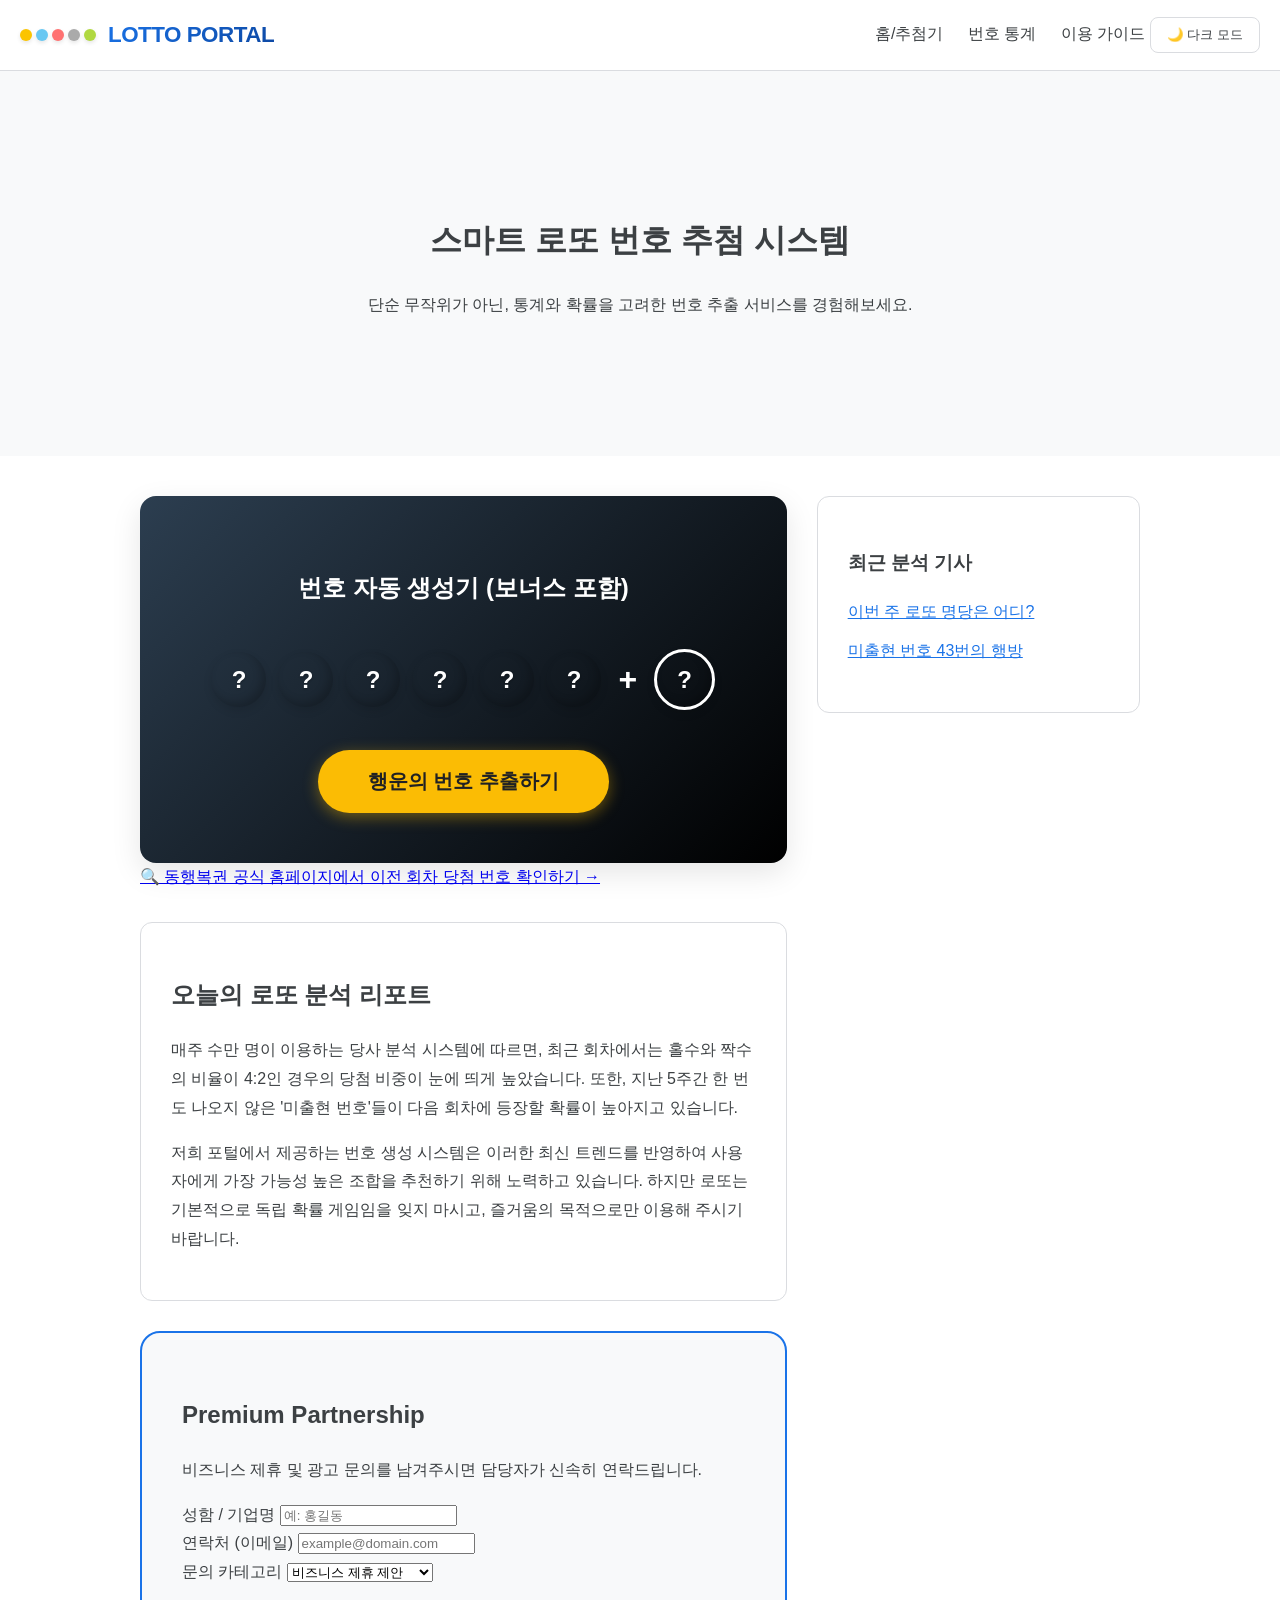
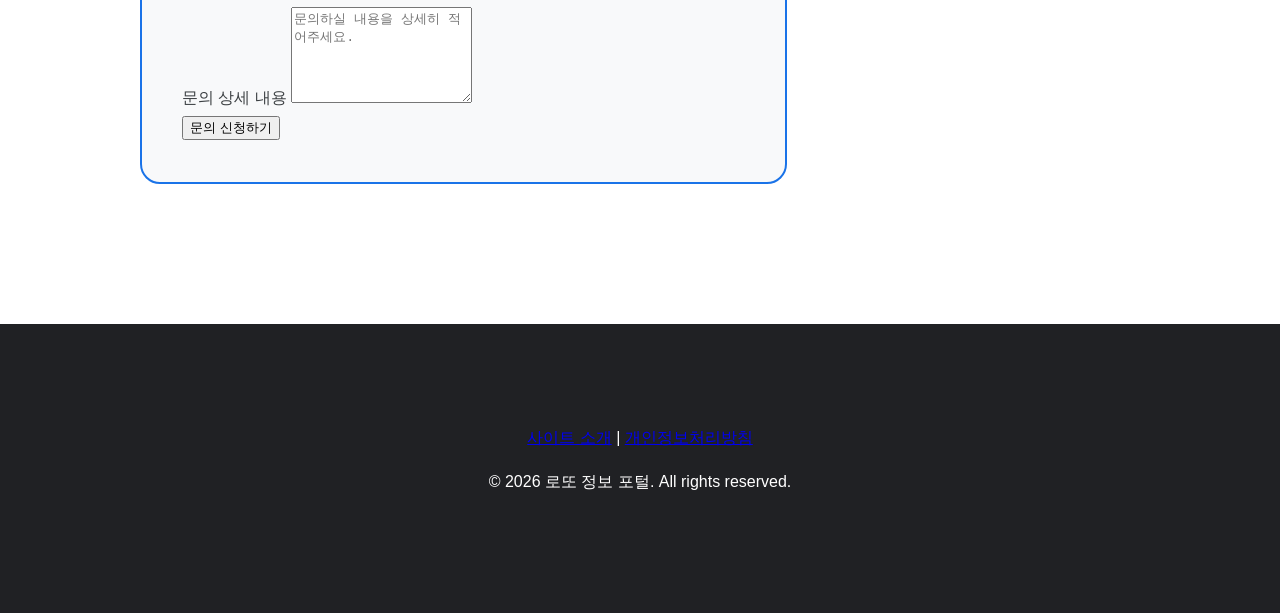
==== commit 922a6862: "style: apply new multi-colored dot logo to all pages and unify navigation" ====
--- a/index.html
+++ b/index.html
@@ -12,7 +12,16 @@
 </head>
 <body>
   <nav>
-    <a href="./index.html" class="nav-logo">LOTTO PORTAL</a>
+    <a href="./index.html" class="nav-logo">
+      <div class="logo-icon">
+        <div class="logo-dot dot-1"></div>
+        <div class="logo-dot dot-2"></div>
+        <div class="logo-dot dot-3"></div>
+        <div class="logo-dot dot-4"></div>
+        <div class="logo-dot dot-5"></div>
+      </div>
+      <span class="nav-logo-text">LOTTO PORTAL</span>
+    </a>
     <div class="nav-links">
       <a href="./index.html">홈/추첨기</a>
       <a href="./stats.html">번호 통계</a>
--- a/style.css
+++ b/style.css
@@ -31,7 +31,7 @@
   transition: all 0.3s;
 }
 
-/* Navigation */
+/* Navigation & Logo */
 nav {
   background-color: var(--bg-light);
   border-bottom: 1px solid var(--border-color);
@@ -42,14 +42,42 @@
   display: flex;
   justify-content: space-between;
   align-items: center;
-  height: 64px;
+  height: 70px;
 }
 
 .nav-logo {
-  font-weight: bold;
-  font-size: 1.5rem;
+  display: flex;
+  align-items: center;
+  gap: 12px;
+  text-decoration: none;
+  font-weight: 900;
+  font-size: 1.4rem;
+  letter-spacing: -0.5px;
+}
+
+.logo-icon {
+  display: flex;
+  gap: 4px;
+}
+
+.logo-dot {
+  width: 12px;
+  height: 12px;
+  border-radius: 50%;
+  box-shadow: 0 2px 4px rgba(0,0,0,0.1);
+}
+
+.dot-1 { background-color: #fbc400; } /* 1-10 */
+.dot-2 { background-color: #69c8f2; } /* 11-20 */
+.dot-3 { background-color: #ff7272; } /* 21-30 */
+.dot-4 { background-color: #aaaaaa; } /* 31-40 */
+.dot-5 { background-color: #b0d840; } /* 41-45 */
+
+.nav-logo-text {
   color: var(--secondary-color);
-  text-decoration: none;
+  background: linear-gradient(135deg, var(--secondary-color), #0d47a1);
+  -webkit-background-clip: text;
+  -webkit-text-fill-color: transparent;
 }
 
 .nav-links a {
@@ -59,37 +87,11 @@
   font-weight: 500;
 }
 
-.nav-links a:hover {
-  color: var(--secondary-color);
-}
-
 /* Header */
 header.hero {
   text-align: center;
   padding: 80px 20px;
   background-color: var(--bg-gray);
-}
-
-.hero h1 {
-  font-size: 2.5rem;
-  margin-bottom: 20px;
-}
-
-/* Layout */
-.container {
-  max-width: 1000px;
-  margin: 0 auto;
-  padding: 40px 20px;
-}
-
-.grid {
-  display: grid;
-  grid-template-columns: 2fr 1fr;
-  gap: 30px;
-}
-
-@media (max-width: 768px) {
-  .grid { grid-template-columns: 1fr; }
 }
 
 /* Generator Styling */
@@ -104,7 +106,7 @@
 .generator-box {
   text-align: center;
   padding: 50px 30px;
-  background: linear-gradient(135deg, #1a73e8 0%, #0d47a1 100%);
+  background: linear-gradient(135deg, #2c3e50 0%, #000000 100%);
   color: white;
   border-radius: 16px;
   box-shadow: var(--premium-shadow);
@@ -123,19 +125,25 @@
   width: 55px;
   height: 55px;
   border-radius: 50%;
-  background: white;
-  color: #1a73e8;
   display: flex;
   justify-content: center;
   align-items: center;
   font-size: 1.5rem;
   font-weight: bold;
-  box-shadow: 0 4px 8px rgba(0,0,0,0.1);
+  color: white;
+  text-shadow: 0 1px 2px rgba(0,0,0,0.3);
+  box-shadow: inset -4px -4px 8px rgba(0,0,0,0.2), 0 4px 8px rgba(0,0,0,0.1);
 }
 
+/* Ball Colors (DHLottery Standard) */
+.ball-yellow { background-color: #fbc400; color: #fff; }
+.ball-blue { background-color: #69c8f2; color: #fff; }
+.ball-red { background-color: #ff7272; color: #fff; }
+.ball-gray { background-color: #aaaaaa; color: #fff; }
+.ball-green { background-color: #b0d840; color: #fff; }
+
 .lotto-number.bonus {
-  background: #fbbc04;
-  color: #202124;
+  border: 3px solid #fff;
 }
 
 .plus-sign {
@@ -158,137 +166,17 @@
   transition: all 0.2s;
 }
 
-.btn-primary:hover {
-  transform: translateY(-2px);
-  box-shadow: 0 6px 20px rgba(251, 188, 4, 0.6);
-}
-
 /* Premium Contact Form */
 .premium-form-section {
   background-color: var(--bg-gray);
   border: 2px solid var(--secondary-color);
   border-radius: 20px;
   padding: 40px;
-  position: relative;
-  overflow: hidden;
 }
 
-.premium-form-section::before {
-  content: "PARTNERSHIP";
-  position: absolute;
-  top: -20px;
-  right: -20px;
-  font-size: 4rem;
-  font-weight: 900;
-  opacity: 0.03;
-  pointer-events: none;
-}
+.container { max-width: 1000px; margin: 0 auto; padding: 40px 20px; }
+.grid { display: grid; grid-template-columns: 2fr 1fr; gap: 30px; }
+@media (max-width: 768px) { .grid { grid-template-columns: 1fr; } }
 
-.premium-form-section h2 {
-  font-size: 2.2rem;
-  color: var(--secondary-color);
-  margin-bottom: 10px;
-  border-left: none;
-  padding-left: 0;
-  text-align: center;
-}
-
-.premium-form-section p.form-desc {
-  text-align: center;
-  color: var(--text-sub);
-  margin-bottom: 40px;
-}
-
-.form-row {
-  display: grid;
-  grid-template-columns: 1fr 1fr;
-  gap: 20px;
-  margin-bottom: 20px;
-}
-
-@media (max-width: 600px) {
-  .form-row { grid-template-columns: 1fr; }
-}
-
-.form-group label {
-  display: block;
-  font-weight: 600;
-  margin-bottom: 8px;
-  font-size: 0.95rem;
-}
-
-.form-group input, .form-group select, .form-group textarea {
-  width: 100%;
-  padding: 14px;
-  border: 1px solid var(--border-color);
-  border-radius: 10px;
-  background-color: var(--bg-light);
-  color: var(--text-main);
-  box-sizing: border-box;
-  font-size: 1rem;
-  transition: border-color 0.2s;
-}
-
-.form-group input:focus, .form-group textarea:focus {
-  border-color: var(--secondary-color);
-  outline: none;
-  box-shadow: 0 0 0 3px rgba(26, 115, 232, 0.1);
-}
-
-.btn-submit {
-  width: 100%;
-  background: var(--secondary-color);
-  color: white;
-  padding: 18px;
-  border: none;
-  border-radius: 12px;
-  font-size: 1.2rem;
-  font-weight: 700;
-  cursor: pointer;
-  margin-top: 20px;
-  transition: opacity 0.2s;
-}
-
-.btn-submit:hover {
-  opacity: 0.9;
-}
-
-/* Links & Typography */
-.external-link-card {
-  background: #e3f2fd;
-  border: none;
-  border-radius: 12px;
-  padding: 20px;
-  text-align: center;
-}
-
-.external-link-card a {
-  color: #0d47a1;
-  text-decoration: none;
-  font-weight: bold;
-  display: flex;
-  align-items: center;
-  justify-content: center;
-  gap: 8px;
-}
-
-.external-link-card a:hover {
-  text-decoration: underline;
-}
-
-footer {
-  background: var(--primary-color);
-  color: white;
-  padding: 60px 20px;
-  margin-top: 100px;
-}
-
-.theme-toggle {
-  cursor: pointer;
-  padding: 8px 16px;
-  border: 1px solid var(--border-color);
-  border-radius: 8px;
-  background: none;
-  color: inherit;
-  font-weight: 500;
-}
+footer { background: var(--primary-color); color: white; padding: 60px 20px; margin-top: 100px; text-align: center; }
+.theme-toggle { cursor: pointer; padding: 8px 16px; border: 1px solid var(--border-color); border-radius: 8px; background: none; color: inherit; }
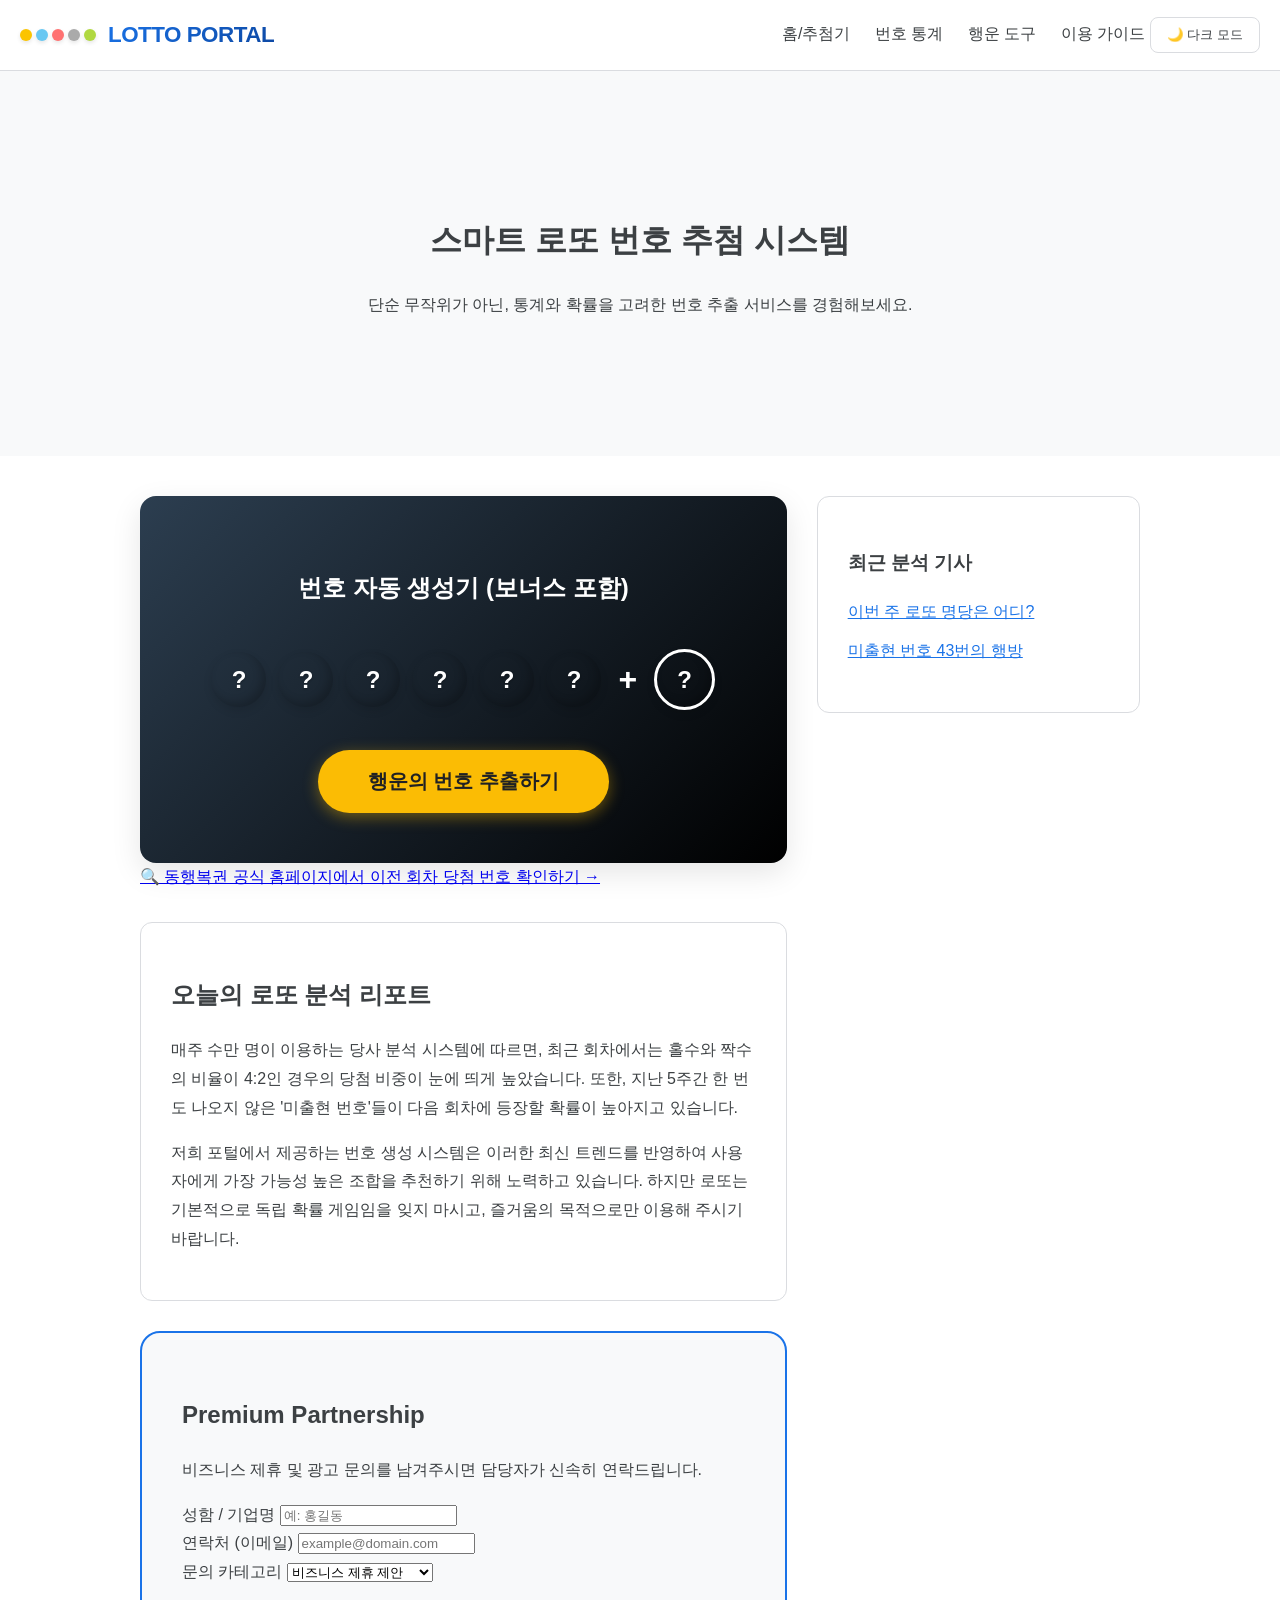
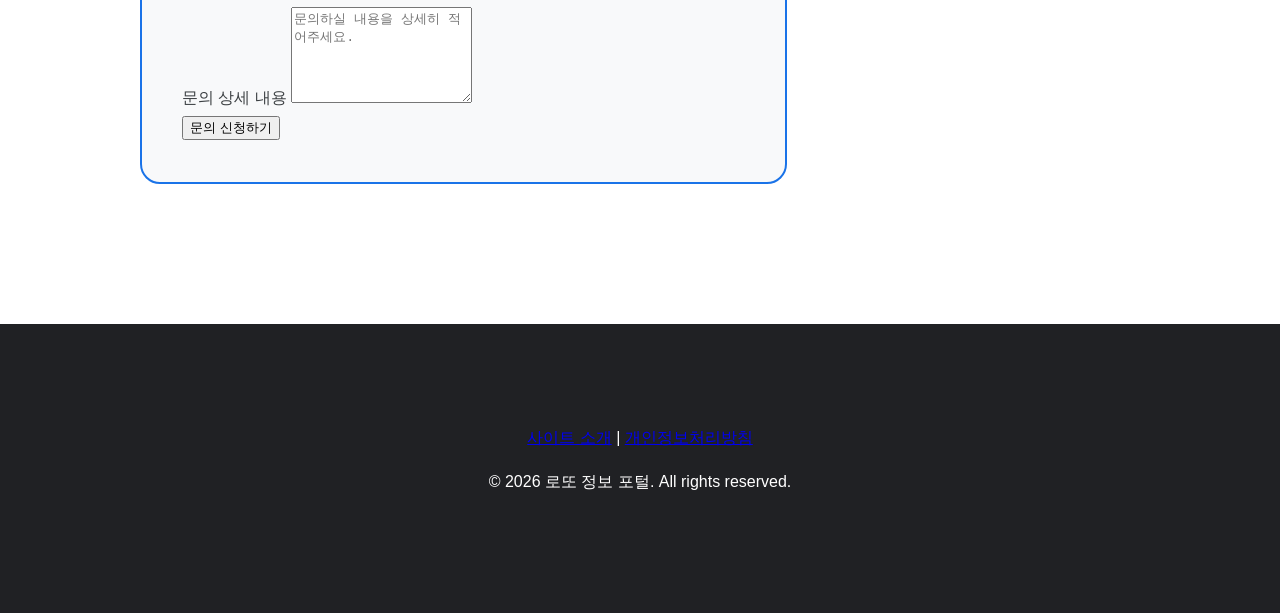
==== commit 2f00ad32: "feat: add 'Lucky Tools' page with menu recommender, tax calculator, and fortune index" ====
--- a/index.html
+++ b/index.html
@@ -25,6 +25,7 @@
     <div class="nav-links">
       <a href="./index.html">홈/추첨기</a>
       <a href="./stats.html">번호 통계</a>
+      <a href="./tools.html">행운 도구</a>
       <a href="./guides.html">이용 가이드</a>
       <button id="theme-button" class="theme-toggle">🌙 다크 모드</button>
     </div>
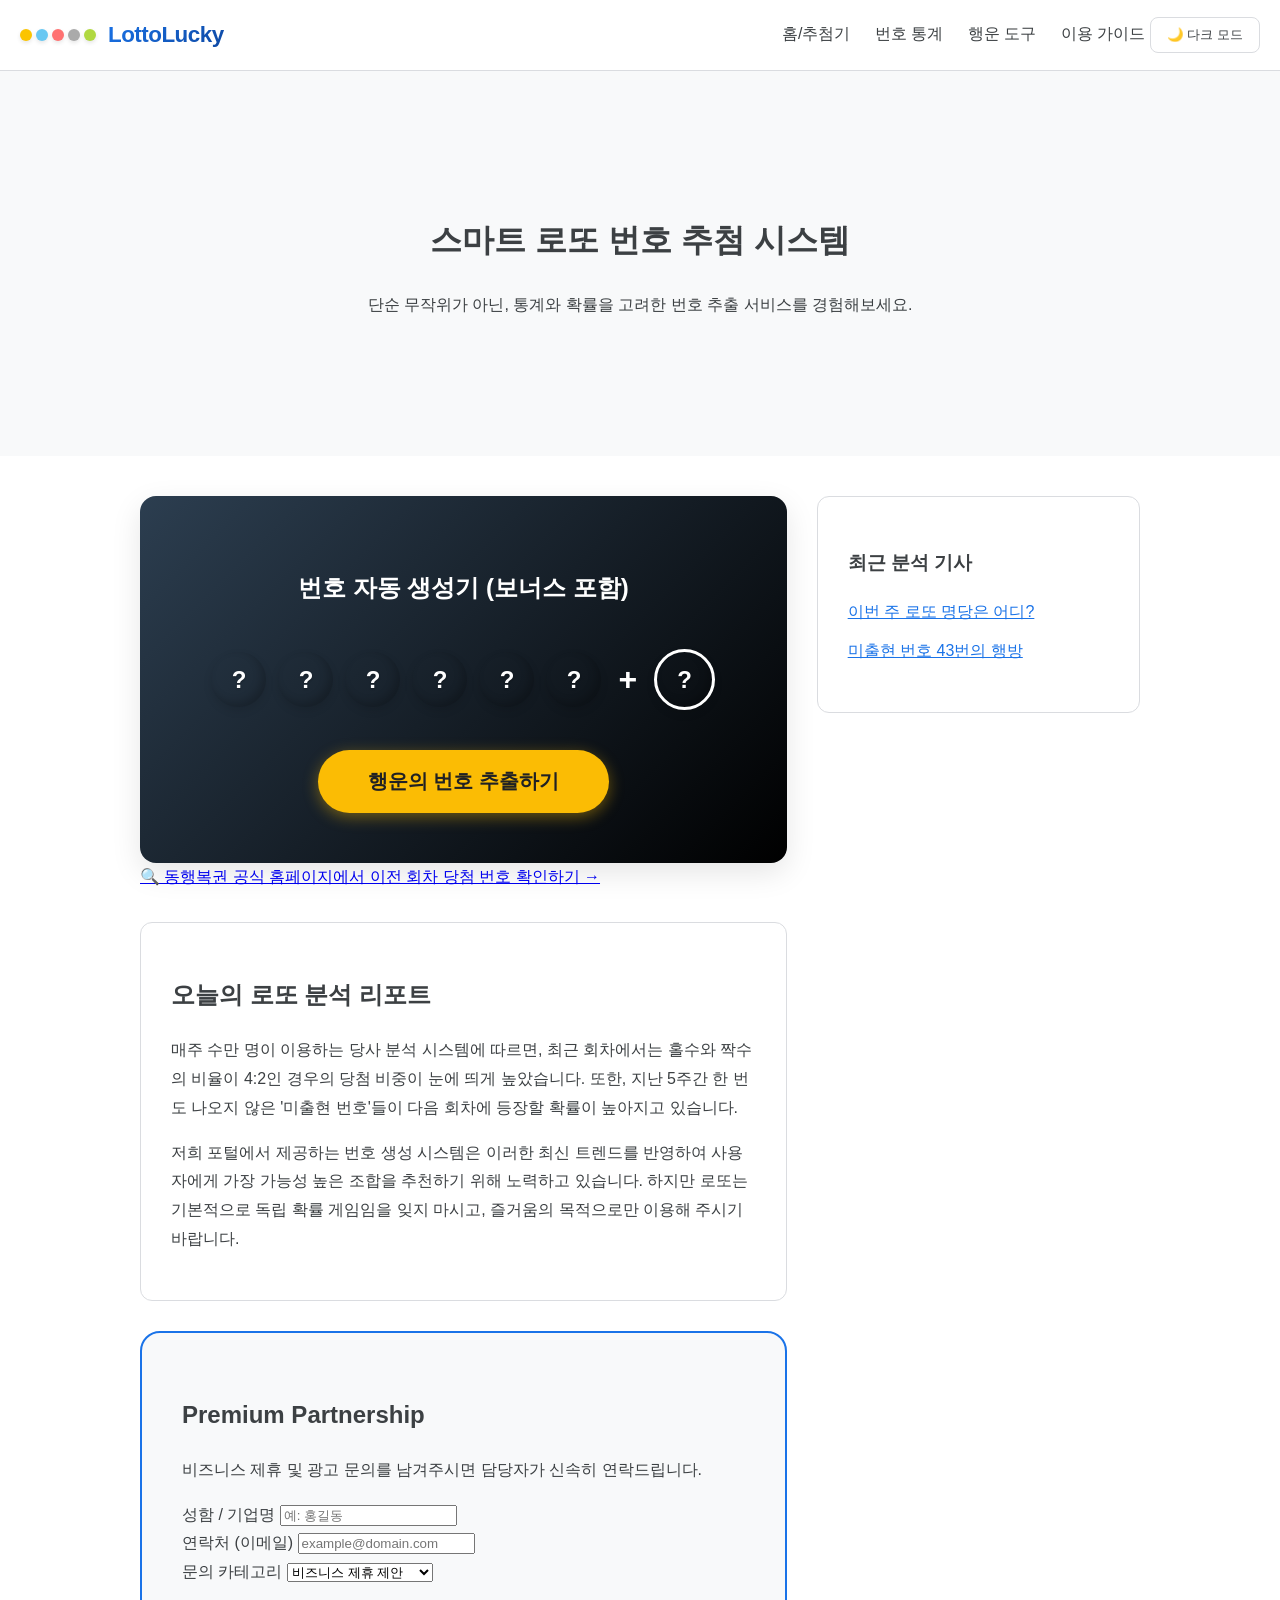
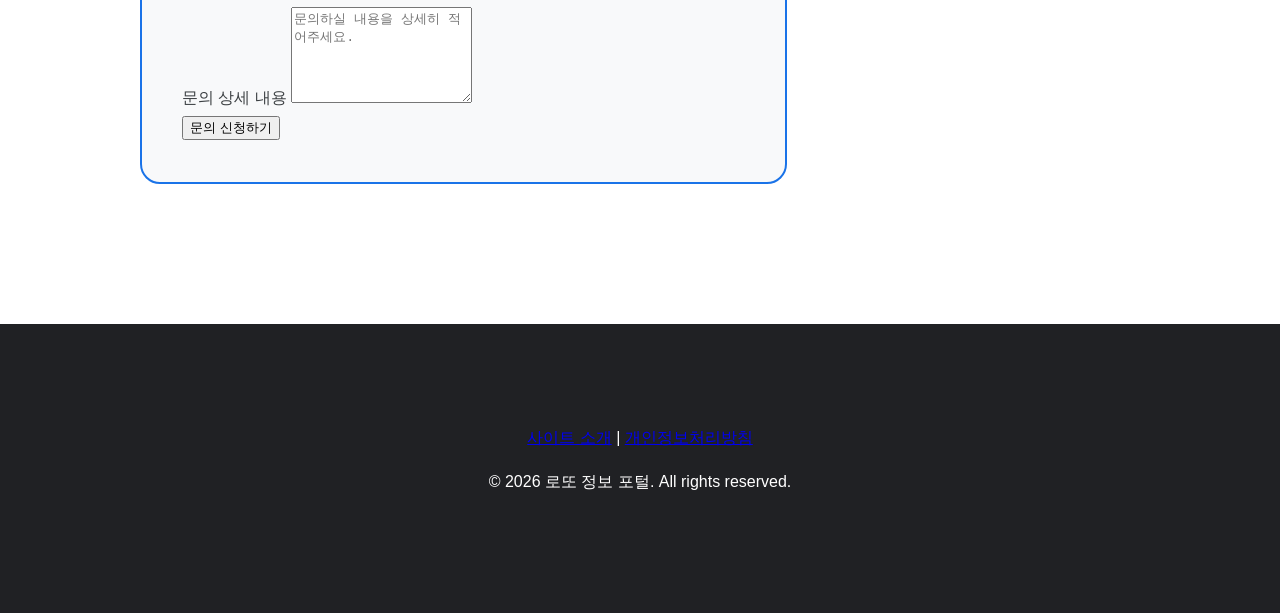
==== commit 3dcc2d67: "chore: rebranding site to 'LottoLucky' and update titles" ====
--- a/index.html
+++ b/index.html
@@ -6,7 +6,7 @@
   <meta name="google-adsense-account" content="ca-pub-1677053107217470">
   <meta name="description" content="전문적인 로또 번호 추첨 및 데이터 분석 포털입니다. 보너스 번호 포함 추첨 기능과 최신 당첨 통계를 확인하세요.">
   <meta name="keywords" content="로또번호추첨기, 로또분석, 로또통계, 동행복권, 로또당첨번호조회">
-  <title>로또 정보 포털 - 스마트한 번호 추첨 및 당첨 분석</title>
+  <title>LottoLucky - 행운을 부르는 스마트 로또 정보 포털</title>
   <link href='./style.css' rel='stylesheet'>
   <script async src="https://pagead2.googlesyndication.com/pagead/js/adsbygoogle.js?client=ca-pub-1677053107217470" crossorigin="anonymous"></script>
 </head>
@@ -20,7 +20,7 @@
         <div class="logo-dot dot-4"></div>
         <div class="logo-dot dot-5"></div>
       </div>
-      <span class="nav-logo-text">LOTTO PORTAL</span>
+      <span class="nav-logo-text">LottoLucky</span>
     </a>
     <div class="nav-links">
       <a href="./index.html">홈/추첨기</a>
--- a/style.css
+++ b/style.css
@@ -178,5 +178,39 @@
 .grid { display: grid; grid-template-columns: 2fr 1fr; gap: 30px; }
 @media (max-width: 768px) { .grid { grid-template-columns: 1fr; } }
 
+/* Fortune Score Colors */
+.score-low { color: #aaaaaa !important; }    /* 1-30% */
+.score-mid { color: #69c8f2 !important; }    /* 31-60% */
+.score-high { color: #b0d840 !important; }   /* 61-99% */
+.score-max { 
+  color: #fbc400 !important; 
+  text-shadow: 0 0 20px rgba(251, 196, 0, 0.5);
+  animation: celebrate 0.5s infinite alternate;
+}
+
+@keyframes celebrate {
+  from { transform: scale(1); }
+  to { transform: scale(1.2); }
+}
+
+/* Confetti Effect */
+.confetti {
+  position: absolute;
+  width: 10px;
+  height: 10px;
+  background-color: #fbc400;
+  top: -10px;
+  border-radius: 2px;
+  animation: fall 3s linear forwards;
+  z-index: 100;
+}
+
+@keyframes fall {
+  to {
+    transform: translateY(500px) rotate(720deg);
+    opacity: 0;
+  }
+}
+
 footer { background: var(--primary-color); color: white; padding: 60px 20px; margin-top: 100px; text-align: center; }
 .theme-toggle { cursor: pointer; padding: 8px 16px; border: 1px solid var(--border-color); border-radius: 8px; background: none; color: inherit; }
